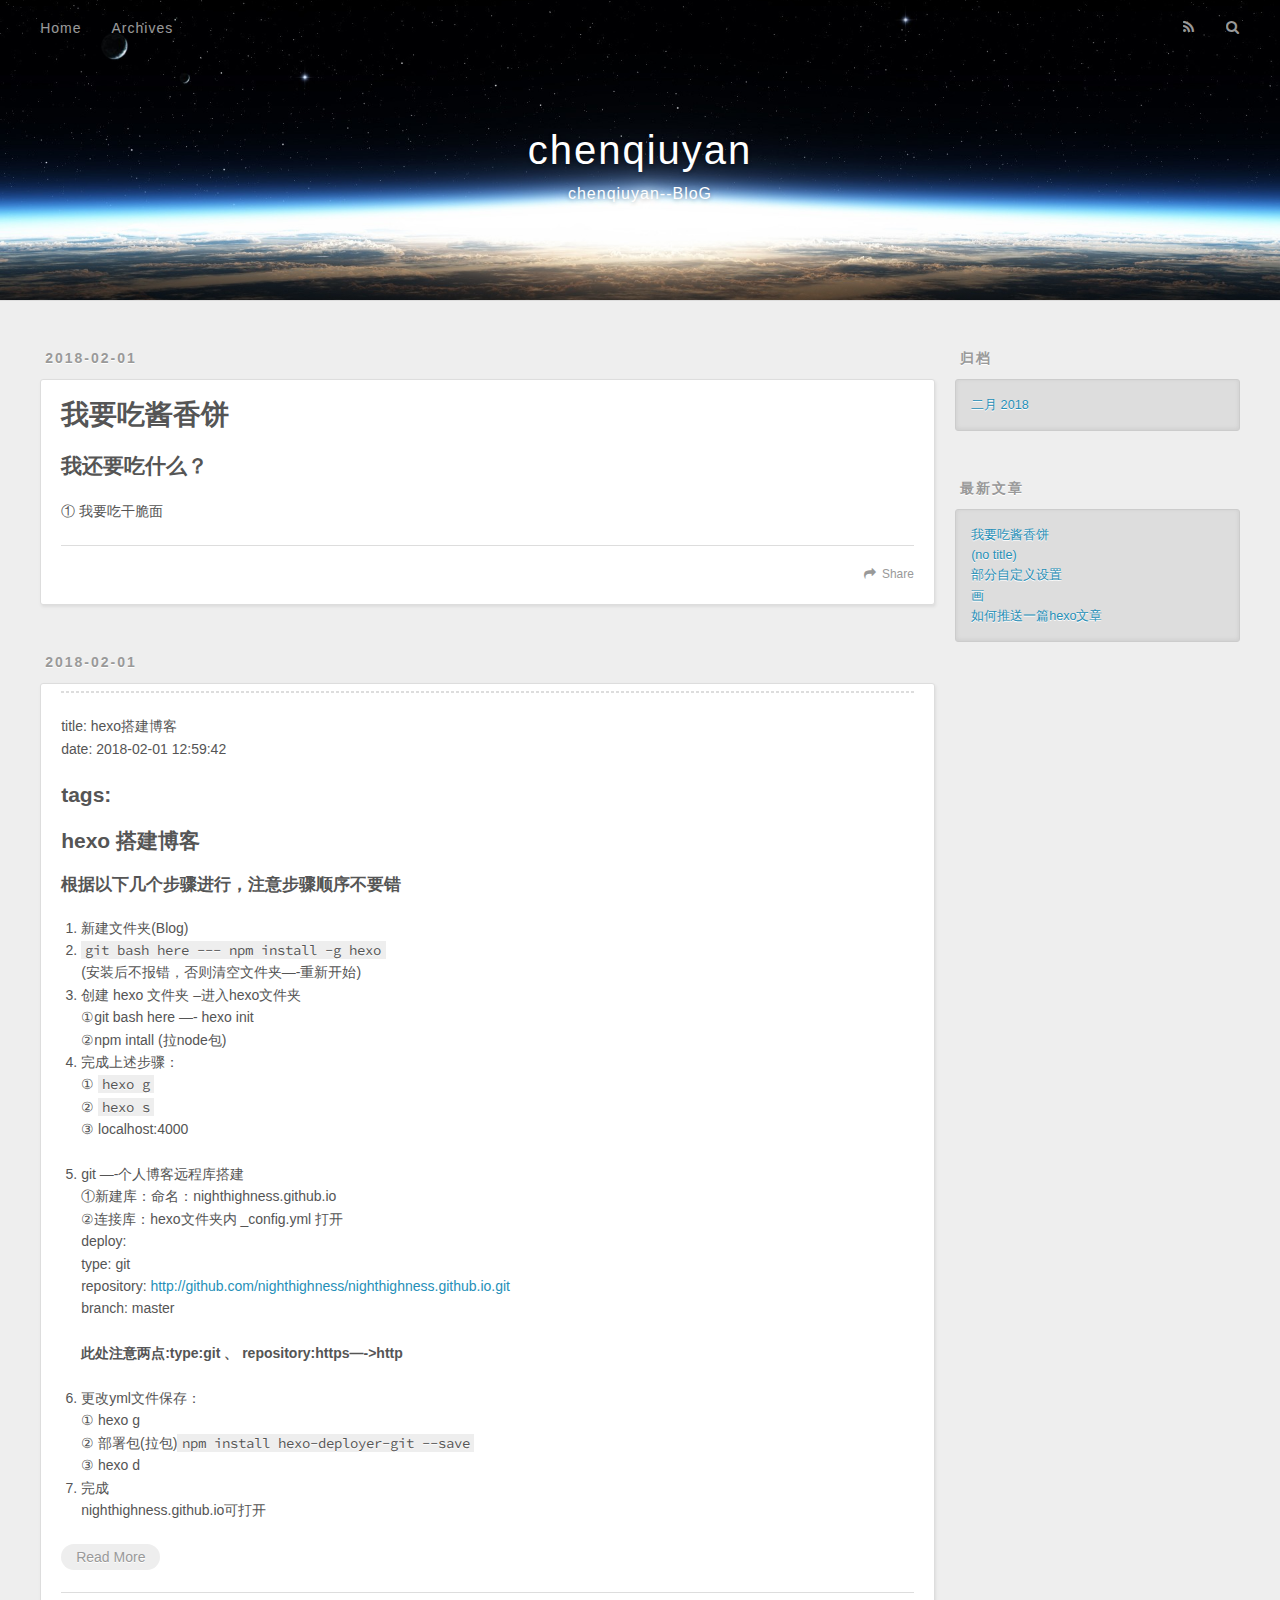
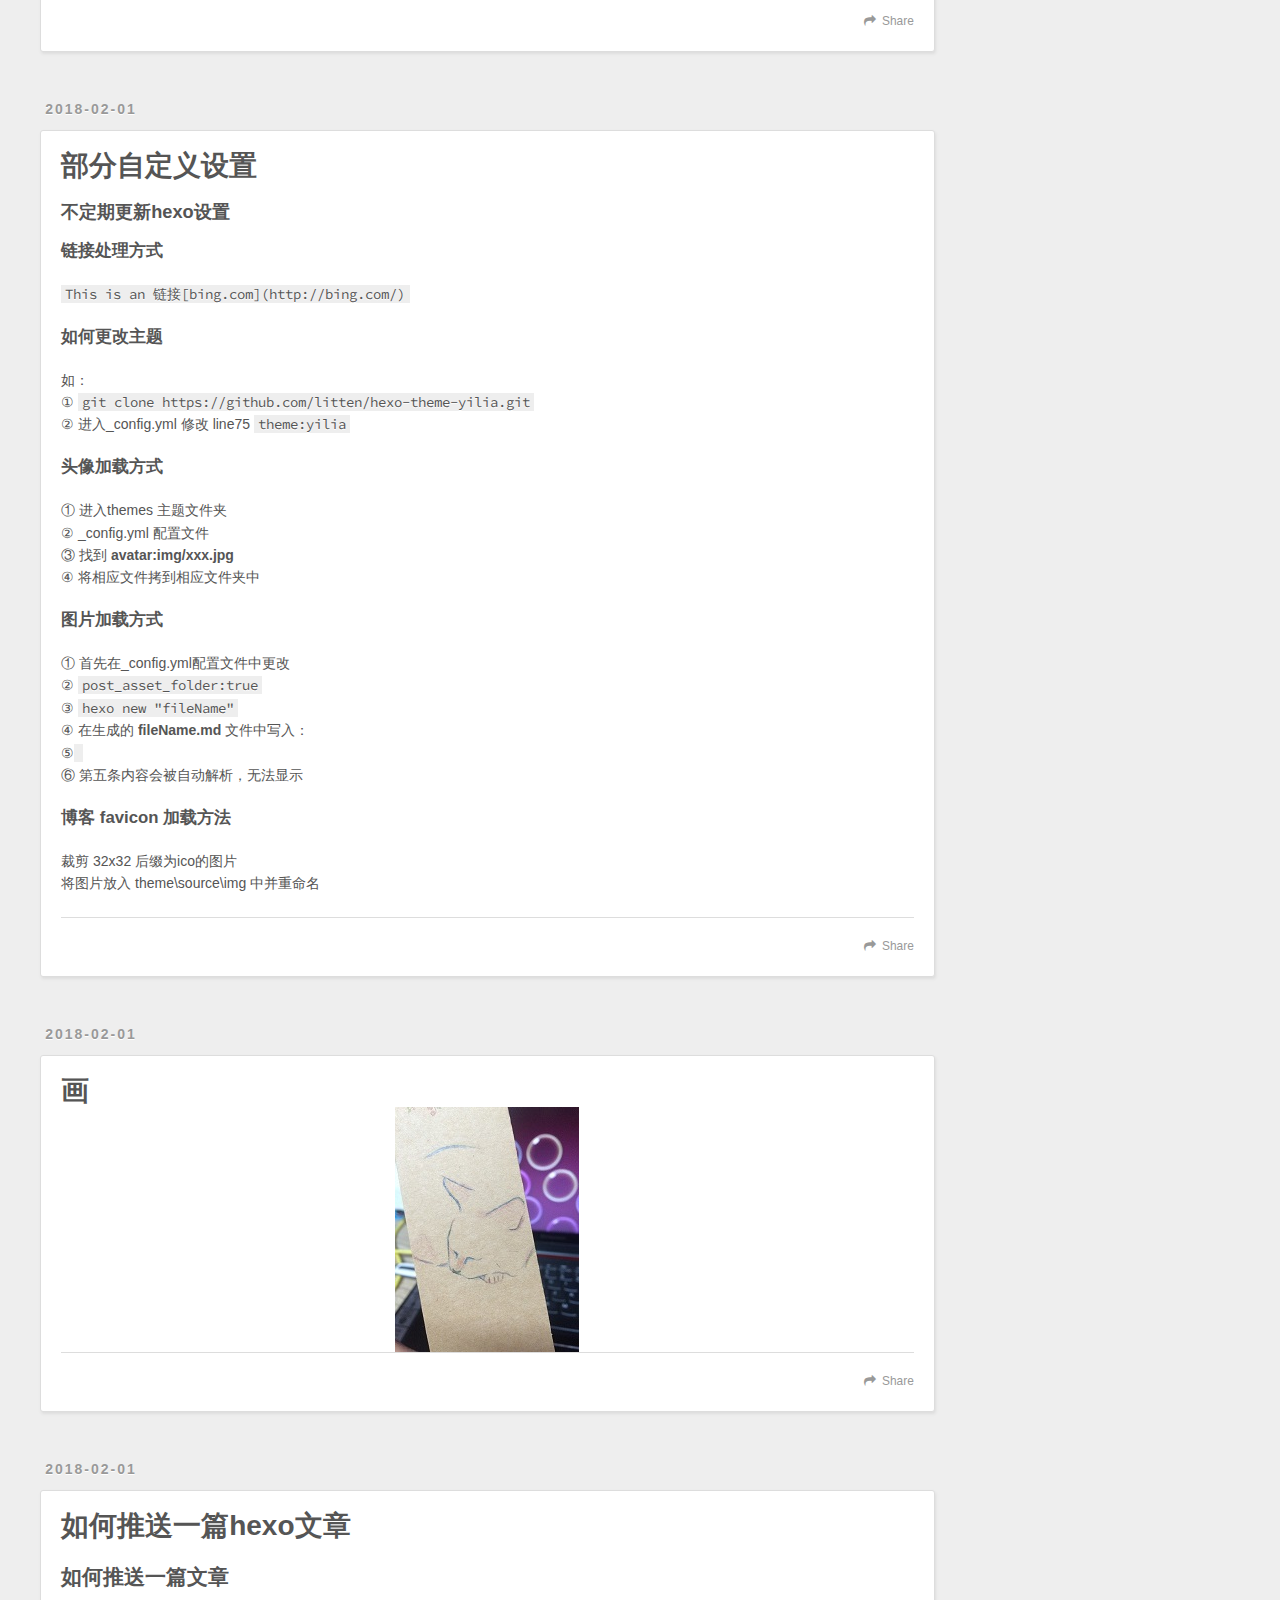
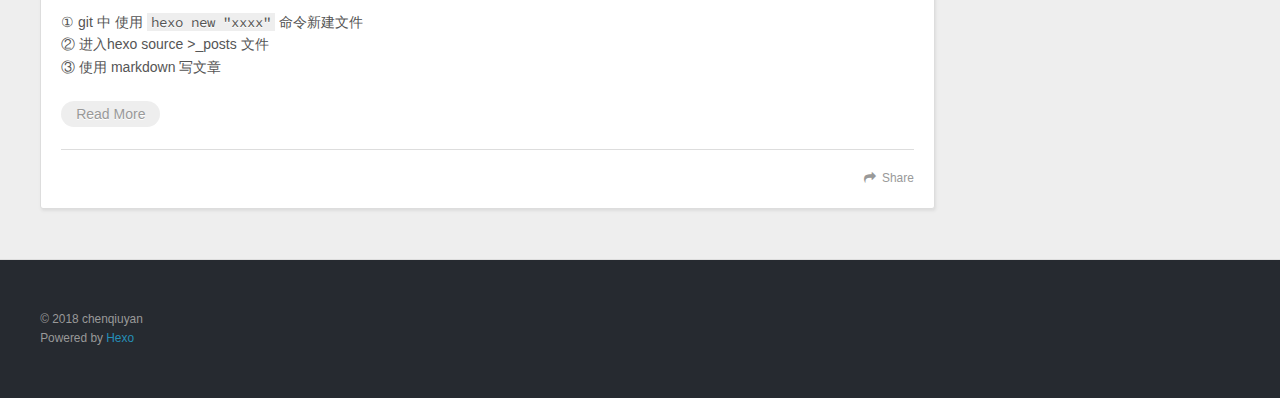
==== index.html @ ed6c9fc7 "Site updated: 2018-02-01 19:48:12" ====
<!DOCTYPE html>
<html>
<head>
  <meta charset="utf-8">
  

  
  <title>chenqiuyan</title>
  <meta name="viewport" content="width=device-width, initial-scale=1, maximum-scale=1">
  <meta name="description" content="1+1=��">
<meta property="og:type" content="website">
<meta property="og:title" content="chenqiuyan">
<meta property="og:url" content="http://yoursite.com/index.html">
<meta property="og:site_name" content="chenqiuyan">
<meta property="og:description" content="1+1=��">
<meta property="og:locale" content="zh-CN">
<meta name="twitter:card" content="summary">
<meta name="twitter:title" content="chenqiuyan">
<meta name="twitter:description" content="1+1=��">
  
    <link rel="alternate" href="/atom.xml" title="chenqiuyan" type="application/atom+xml">
  
  
    <link rel="icon" href="/favicon.png">
  
  
    <link href="//fonts.googleapis.com/css?family=Source+Code+Pro" rel="stylesheet" type="text/css">
  
  <link rel="stylesheet" href="/css/style.css">
</head>

<body>
  <div id="container">
    <div id="wrap">
      <header id="header">
  <div id="banner"></div>
  <div id="header-outer" class="outer">
    <div id="header-title" class="inner">
      <h1 id="logo-wrap">
        <a href="/" id="logo">chenqiuyan</a>
      </h1>
      
        <h2 id="subtitle-wrap">
          <a href="/" id="subtitle">chenqiuyan--BloG</a>
        </h2>
      
    </div>
    <div id="header-inner" class="inner">
      <nav id="main-nav">
        <a id="main-nav-toggle" class="nav-icon"></a>
        
          <a class="main-nav-link" href="/">Home</a>
        
          <a class="main-nav-link" href="/archives">Archives</a>
        
      </nav>
      <nav id="sub-nav">
        
          <a id="nav-rss-link" class="nav-icon" href="/atom.xml" title="RSS Feed"></a>
        
        <a id="nav-search-btn" class="nav-icon" title="搜索"></a>
      </nav>
      <div id="search-form-wrap">
        <form action="//google.com/search" method="get" accept-charset="UTF-8" class="search-form"><input type="search" name="q" class="search-form-input" placeholder="Search"><button type="submit" class="search-form-submit">&#xF002;</button><input type="hidden" name="sitesearch" value="http://yoursite.com"></form>
      </div>
    </div>
  </div>
</header>
      <div class="outer">
        <section id="main">
  
    <article id="post-one" class="article article-type-post" itemscope itemprop="blogPost">
  <div class="article-meta">
    <a href="/2018/02/01/one/" class="article-date">
  <time datetime="2018-02-01T11:36:53.000Z" itemprop="datePublished">2018-02-01</time>
</a>
    
  </div>
  <div class="article-inner">
    
    
      <header class="article-header">
        
  
    <h1 itemprop="name">
      <a class="article-title" href="/2018/02/01/one/">我要吃酱香饼</a>
    </h1>
  

      </header>
    
    <div class="article-entry" itemprop="articleBody">
      
        <h2 id="我还要吃什么？"><a href="#我还要吃什么？" class="headerlink" title="我还要吃什么？"></a>我还要吃什么？</h2><p>① 我要吃干脆面</p>

      
    </div>
    <footer class="article-footer">
      <a data-url="http://yoursite.com/2018/02/01/one/" data-id="cjd4fkmba0001d4jd966tt98e" class="article-share-link">Share</a>
      
      
    </footer>
  </div>
  
</article>


  
    <article id="post-hexo搭建博客" class="article article-type-post" itemscope itemprop="blogPost">
  <div class="article-meta">
    <a href="/2018/02/01/hexo搭建博客/" class="article-date">
  <time datetime="2018-02-01T11:07:04.921Z" itemprop="datePublished">2018-02-01</time>
</a>
    
  </div>
  <div class="article-inner">
    
    
    <div class="article-entry" itemprop="articleBody">
      
        <hr>
<p>title: hexo搭建博客<br>date: 2018-02-01 12:59:42</p>
<h2 id="tags"><a href="#tags" class="headerlink" title="tags:"></a>tags:</h2><h2 id="hexo-搭建博客"><a href="#hexo-搭建博客" class="headerlink" title="hexo 搭建博客"></a>hexo 搭建博客</h2><h4 id="根据以下几个步骤进行，注意步骤顺序不要错"><a href="#根据以下几个步骤进行，注意步骤顺序不要错" class="headerlink" title="根据以下几个步骤进行，注意步骤顺序不要错"></a>根据以下几个步骤进行，注意步骤顺序不要错</h4><ol>
<li>新建文件夹(Blog)</li>
<li><code>git bash here --- npm install -g hexo</code><br>(安装后不报错，否则清空文件夹—-重新开始)</li>
<li>创建 hexo 文件夹  –进入hexo文件夹<br>①git bash here —- hexo init<br>②npm intall  (拉node包)</li>
<li>完成上述步骤：<br>① <code>hexo g</code><br>② <code>hexo s</code><br>③ localhost:4000</li>
<li><p>git —-个人博客远程库搭建<br>①新建库：命名：nighthighness.github.io<br>②连接库：hexo文件夹内 _config.yml 打开<br>deploy:<br>type: git<br>repository:   <a href="http://github.com/nighthighness/nighthighness.github.io.git" target="_blank" rel="noopener">http://github.com/nighthighness/nighthighness.github.io.git</a><br>branch: master</p>
<p><strong>此处注意两点:type:git  、 repository:https—-&gt;http</strong></p>
</li>
<li>更改yml文件保存：<br>① hexo g<br>② 部署包(拉包)<code>npm install hexo-deployer-git --save</code><br>③ hexo d</li>
<li>完成<br>nighthighness.github.io可打开</li>
</ol>
        
          <p class="article-more-link">
            <a href="/2018/02/01/hexo搭建博客/#more">Read More</a>
          </p>
        
      
    </div>
    <footer class="article-footer">
      <a data-url="http://yoursite.com/2018/02/01/hexo搭建博客/" data-id="cjd4fkmb30000d4jd9r5s9f7u" class="article-share-link">Share</a>
      
      
    </footer>
  </div>
  
</article>


  
    <article id="post-部分自定义设置" class="article article-type-post" itemscope itemprop="blogPost">
  <div class="article-meta">
    <a href="/2018/02/01/部分自定义设置/" class="article-date">
  <time datetime="2018-02-01T09:35:15.000Z" itemprop="datePublished">2018-02-01</time>
</a>
    
  </div>
  <div class="article-inner">
    
    
      <header class="article-header">
        
  
    <h1 itemprop="name">
      <a class="article-title" href="/2018/02/01/部分自定义设置/">部分自定义设置</a>
    </h1>
  

      </header>
    
    <div class="article-entry" itemprop="articleBody">
      
        <h3 id="不定期更新hexo设置"><a href="#不定期更新hexo设置" class="headerlink" title="不定期更新hexo设置"></a>不定期更新hexo设置</h3><h4 id="链接处理方式"><a href="#链接处理方式" class="headerlink" title="链接处理方式"></a>链接处理方式</h4><p><code>This is an 链接[bing.com](http://bing.com/)</code></p>
<h4 id="如何更改主题"><a href="#如何更改主题" class="headerlink" title="如何更改主题"></a>如何更改主题</h4><p>如：<br>① <code>git clone https://github.com/litten/hexo-theme-yilia.git</code><br>② 进入_config.yml 修改 line75 <code>theme:yilia</code> </p>
<h4 id="头像加载方式"><a href="#头像加载方式" class="headerlink" title="头像加载方式"></a>头像加载方式</h4><p>① 进入themes 主题文件夹<br>② _config.yml 配置文件<br>③ 找到 <strong>avatar:img/xxx.jpg</strong><br>④ 将相应文件拷到相应文件夹中 </p>
<h4 id="图片加载方式"><a href="#图片加载方式" class="headerlink" title="图片加载方式"></a>图片加载方式</h4><p>① 首先在_config.yml配置文件中更改<br>② <code>post_asset_folder:true</code><br>③  <code>hexo new &quot;fileName&quot;</code><br>④ 在生成的  <strong>fileName.md</strong> 文件中写入：<br>⑤ <code></code><br>⑥ 第五条内容会被自动解析，无法显示</p>
<h4 id="博客-favicon-加载方法"><a href="#博客-favicon-加载方法" class="headerlink" title="博客 favicon 加载方法"></a>博客 <strong>favicon</strong> 加载方法</h4><p>裁剪 32x32 后缀为ico的图片<br>将图片放入 theme\source\img 中并重命名 </p>

      
    </div>
    <footer class="article-footer">
      <a data-url="http://yoursite.com/2018/02/01/部分自定义设置/" data-id="cjd4fkmbm0004d4jdl969m7wy" class="article-share-link">Share</a>
      
      
    </footer>
  </div>
  
</article>


  
    <article id="post-画" class="article article-type-post" itemscope itemprop="blogPost">
  <div class="article-meta">
    <a href="/2018/02/01/画/" class="article-date">
  <time datetime="2018-02-01T05:33:31.000Z" itemprop="datePublished">2018-02-01</time>
</a>
    
  </div>
  <div class="article-inner">
    
    
      <header class="article-header">
        
  
    <h1 itemprop="name">
      <a class="article-title" href="/2018/02/01/画/">画</a>
    </h1>
  

      </header>
    
    <div class="article-entry" itemprop="articleBody">
      
        <img src="/2018/02/01/画/1.jpg" title="某年某月画的某只猫">
      
    </div>
    <footer class="article-footer">
      <a data-url="http://yoursite.com/2018/02/01/画/" data-id="cjd4fkmbi0003d4jdh8ak37kd" class="article-share-link">Share</a>
      
      
    </footer>
  </div>
  
</article>


  
    <article id="post-myNew-post" class="article article-type-post" itemscope itemprop="blogPost">
  <div class="article-meta">
    <a href="/2018/02/01/myNew-post/" class="article-date">
  <time datetime="2018-02-01T03:16:04.000Z" itemprop="datePublished">2018-02-01</time>
</a>
    
  </div>
  <div class="article-inner">
    
    
      <header class="article-header">
        
  
    <h1 itemprop="name">
      <a class="article-title" href="/2018/02/01/myNew-post/">如何推送一篇hexo文章</a>
    </h1>
  

      </header>
    
    <div class="article-entry" itemprop="articleBody">
      
        <h2 id="如何推送一篇文章"><a href="#如何推送一篇文章" class="headerlink" title="如何推送一篇文章"></a>如何推送一篇文章</h2><p>① git 中 使用 <code>hexo new &quot;xxxx&quot;</code> 命令新建文件<br>② 进入hexo source &gt;_posts 文件<br>③ 使用 markdown 写文章<br>
        
          <p class="article-more-link">
            <a href="/2018/02/01/myNew-post/#more">Read More</a>
          </p>
        
      
    </div>
    <footer class="article-footer">
      <a data-url="http://yoursite.com/2018/02/01/myNew-post/" data-id="cjd4fkmbh0002d4jdualhailc" class="article-share-link">Share</a>
      
      
    </footer>
  </div>
  
</article>


  


</section>
        
          <aside id="sidebar">
  
    

  
    

  
    
  
    
  <div class="widget-wrap">
    <h3 class="widget-title">归档</h3>
    <div class="widget">
      <ul class="archive-list"><li class="archive-list-item"><a class="archive-list-link" href="/archives/2018/02/">二月 2018</a></li></ul>
    </div>
  </div>


  
    
  <div class="widget-wrap">
    <h3 class="widget-title">最新文章</h3>
    <div class="widget">
      <ul>
        
          <li>
            <a href="/2018/02/01/one/">我要吃酱香饼</a>
          </li>
        
          <li>
            <a href="/2018/02/01/hexo搭建博客/">(no title)</a>
          </li>
        
          <li>
            <a href="/2018/02/01/部分自定义设置/">部分自定义设置</a>
          </li>
        
          <li>
            <a href="/2018/02/01/画/">画</a>
          </li>
        
          <li>
            <a href="/2018/02/01/myNew-post/">如何推送一篇hexo文章</a>
          </li>
        
      </ul>
    </div>
  </div>

  
</aside>
        
      </div>
      <footer id="footer">
  
  <div class="outer">
    <div id="footer-info" class="inner">
      &copy; 2018 chenqiuyan<br>
      Powered by <a href="http://hexo.io/" target="_blank">Hexo</a>
    </div>
  </div>
</footer>
    </div>
    <nav id="mobile-nav">
  
    <a href="/" class="mobile-nav-link">Home</a>
  
    <a href="/archives" class="mobile-nav-link">Archives</a>
  
</nav>
    

<script src="//ajax.googleapis.com/ajax/libs/jquery/2.0.3/jquery.min.js"></script>


  <link rel="stylesheet" href="/fancybox/jquery.fancybox.css">
  <script src="/fancybox/jquery.fancybox.pack.js"></script>


<script src="/js/script.js"></script>



  </div>
</body>
</html>
---- css/style.css ----
body {
  width: 100%;
}
body:before,
body:after {
  content: "";
  display: table;
}
body:after {
  clear: both;
}
html,
body,
div,
span,
applet,
object,
iframe,
h1,
h2,
h3,
h4,
h5,
h6,
p,
blockquote,
pre,
a,
abbr,
acronym,
address,
big,
cite,
code,
del,
dfn,
em,
img,
ins,
kbd,
q,
s,
samp,
small,
strike,
strong,
sub,
sup,
tt,
var,
dl,
dt,
dd,
ol,
ul,
li,
fieldset,
form,
label,
legend,
table,
caption,
tbody,
tfoot,
thead,
tr,
th,
td {
  margin: 0;
  padding: 0;
  border: 0;
  outline: 0;
  font-weight: inherit;
  font-style: inherit;
  font-family: inherit;
  font-size: 100%;
  vertical-align: baseline;
}
body {
  line-height: 1;
  color: #000;
  background: #fff;
}
ol,
ul {
  list-style: none;
}
table {
  border-collapse: separate;
  border-spacing: 0;
  vertical-align: middle;
}
caption,
th,
td {
  text-align: left;
  font-weight: normal;
  vertical-align: middle;
}
a img {
  border: none;
}
input,
button {
  margin: 0;
  padding: 0;
}
input::-moz-focus-inner,
button::-moz-focus-inner {
  border: 0;
  padding: 0;
}
@font-face {
  font-family: FontAwesome;
  font-style: normal;
  font-weight: normal;
  src: url("fonts/fontawesome-webfont.eot?v=#4.0.3");
  src: url("fonts/fontawesome-webfont.eot?#iefix&v=#4.0.3") format("embedded-opentype"), url("fonts/fontawesome-webfont.woff?v=#4.0.3") format("woff"), url("fonts/fontawesome-webfont.ttf?v=#4.0.3") format("truetype"), url("fonts/fontawesome-webfont.svg#fontawesomeregular?v=#4.0.3") format("svg");
}
html,
body,
#container {
  height: 100%;
}
body {
  background: #eee;
  font: 14px -apple-system, BlinkMacSystemFont, "Segoe UI", "Roboto", "Oxygen", "Ubuntu", "Cantarell", "Fira Sans", "Droid Sans", "Helvetica Neue", sans-serif;
  -webkit-text-size-adjust: 100%;
}
.outer {
  max-width: 1220px;
  margin: 0 auto;
  padding: 0 20px;
}
.outer:before,
.outer:after {
  content: "";
  display: table;
}
.outer:after {
  clear: both;
}
.inner {
  display: inline;
  float: left;
  width: 98.33333333333333%;
  margin: 0 0.833333333333333%;
}
.left,
.alignleft {
  float: left;
}
.right,
.alignright {
  float: right;
}
.clear {
  clear: both;
}
#container {
  position: relative;
}
.mobile-nav-on {
  overflow: hidden;
}
#wrap {
  height: 100%;
  width: 100%;
  position: absolute;
  top: 0;
  left: 0;
  -webkit-transition: 0.2s ease-out;
  -moz-transition: 0.2s ease-out;
  -ms-transition: 0.2s ease-out;
  transition: 0.2s ease-out;
  z-index: 1;
  background: #eee;
}
.mobile-nav-on #wrap {
  left: 280px;
}
@media screen and (min-width: 768px) {
  #main {
    display: inline;
    float: left;
    width: 73.33333333333333%;
    margin: 0 0.833333333333333%;
  }
}
.article-date,
.article-category-link,
.archive-year,
.widget-title {
  text-decoration: none;
  text-transform: uppercase;
  letter-spacing: 2px;
  color: #999;
  margin-bottom: 1em;
  margin-left: 5px;
  line-height: 1em;
  text-shadow: 0 1px #fff;
  font-weight: bold;
}
.article-inner,
.archive-article-inner {
  background: #fff;
  -webkit-box-shadow: 1px 2px 3px #ddd;
  box-shadow: 1px 2px 3px #ddd;
  border: 1px solid #ddd;
  border-radius: 3px;
}
.article-entry h1,
.widget h1 {
  font-size: 2em;
}
.article-entry h2,
.widget h2 {
  font-size: 1.5em;
}
.article-entry h3,
.widget h3 {
  font-size: 1.3em;
}
.article-entry h4,
.widget h4 {
  font-size: 1.2em;
}
.article-entry h5,
.widget h5 {
  font-size: 1em;
}
.article-entry h6,
.widget h6 {
  font-size: 1em;
  color: #999;
}
.article-entry hr,
.widget hr {
  border: 1px dashed #ddd;
}
.article-entry strong,
.widget strong {
  font-weight: bold;
}
.article-entry em,
.widget em,
.article-entry cite,
.widget cite {
  font-style: italic;
}
.article-entry sup,
.widget sup,
.article-entry sub,
.widget sub {
  font-size: 0.75em;
  line-height: 0;
  position: relative;
  vertical-align: baseline;
}
.article-entry sup,
.widget sup {
  top: -0.5em;
}
.article-entry sub,
.widget sub {
  bottom: -0.2em;
}
.article-entry small,
.widget small {
  font-size: 0.85em;
}
.article-entry acronym,
.widget acronym,
.article-entry abbr,
.widget abbr {
  border-bottom: 1px dotted;
}
.article-entry ul,
.widget ul,
.article-entry ol,
.widget ol,
.article-entry dl,
.widget dl {
  margin: 0 20px;
  line-height: 1.6em;
}
.article-entry ul ul,
.widget ul ul,
.article-entry ol ul,
.widget ol ul,
.article-entry ul ol,
.widget ul ol,
.article-entry ol ol,
.widget ol ol {
  margin-top: 0;
  margin-bottom: 0;
}
.article-entry ul,
.widget ul {
  list-style: disc;
}
.article-entry ol,
.widget ol {
  list-style: decimal;
}
.article-entry dt,
.widget dt {
  font-weight: bold;
}
#header {
  height: 300px;
  position: relative;
  border-bottom: 1px solid #ddd;
}
#header:before,
#header:after {
  content: "";
  position: absolute;
  left: 0;
  right: 0;
  height: 40px;
}
#header:before {
  top: 0;
  background: -webkit-linear-gradient(rgba(0,0,0,0.2), transparent);
  background: -moz-linear-gradient(rgba(0,0,0,0.2), transparent);
  background: -ms-linear-gradient(rgba(0,0,0,0.2), transparent);
  background: linear-gradient(rgba(0,0,0,0.2), transparent);
}
#header:after {
  bottom: 0;
  background: -webkit-linear-gradient(transparent, rgba(0,0,0,0.2));
  background: -moz-linear-gradient(transparent, rgba(0,0,0,0.2));
  background: -ms-linear-gradient(transparent, rgba(0,0,0,0.2));
  background: linear-gradient(transparent, rgba(0,0,0,0.2));
}
#header-outer {
  height: 100%;
  position: relative;
}
#header-inner {
  position: relative;
  overflow: hidden;
}
#banner {
  position: absolute;
  top: 0;
  left: 0;
  width: 100%;
  height: 100%;
  background: url("images/banner.jpg") center #000;
  -webkit-background-size: cover;
  -moz-background-size: cover;
  background-size: cover;
  z-index: -1;
}
#header-title {
  text-align: center;
  height: 40px;
  position: absolute;
  top: 50%;
  left: 0;
  margin-top: -20px;
}
#logo,
#subtitle {
  text-decoration: none;
  color: #fff;
  font-weight: 300;
  text-shadow: 0 1px 4px rgba(0,0,0,0.3);
}
#logo {
  font-size: 40px;
  line-height: 40px;
  letter-spacing: 2px;
}
#subtitle {
  font-size: 16px;
  line-height: 16px;
  letter-spacing: 1px;
}
#subtitle-wrap {
  margin-top: 16px;
}
#main-nav {
  float: left;
  margin-left: -15px;
}
.nav-icon,
.main-nav-link {
  float: left;
  color: #fff;
  opacity: 0.6;
  text-decoration: none;
  text-shadow: 0 1px rgba(0,0,0,0.2);
  -webkit-transition: opacity 0.2s;
  -moz-transition: opacity 0.2s;
  -ms-transition: opacity 0.2s;
  transition: opacity 0.2s;
  display: block;
  padding: 20px 15px;
}
.nav-icon:hover,
.main-nav-link:hover {
  opacity: 1;
}
.nav-icon {
  font-family: FontAwesome;
  text-align: center;
  font-size: 14px;
  width: 14px;
  height: 14px;
  padding: 20px 15px;
  position: relative;
  cursor: pointer;
}
.main-nav-link {
  font-weight: 300;
  letter-spacing: 1px;
}
@media screen and (max-width: 479px) {
  .main-nav-link {
    display: none;
  }
}
#main-nav-toggle {
  display: none;
}
#main-nav-toggle:before {
  content: "\f0c9";
}
@media screen and (max-width: 479px) {
  #main-nav-toggle {
    display: block;
  }
}
#sub-nav {
  float: right;
  margin-right: -15px;
}
#nav-rss-link:before {
  content: "\f09e";
}
#nav-search-btn:before {
  content: "\f002";
}
#search-form-wrap {
  position: absolute;
  top: 15px;
  width: 150px;
  height: 30px;
  right: -150px;
  opacity: 0;
  -webkit-transition: 0.2s ease-out;
  -moz-transition: 0.2s ease-out;
  -ms-transition: 0.2s ease-out;
  transition: 0.2s ease-out;
}
#search-form-wrap.on {
  opacity: 1;
  right: 0;
}
@media screen and (max-width: 479px) {
  #search-form-wrap {
    width: 100%;
    right: -100%;
  }
}
.search-form {
  position: absolute;
  top: 0;
  left: 0;
  right: 0;
  background: #fff;
  padding: 5px 15px;
  border-radius: 15px;
  -webkit-box-shadow: 0 0 10px rgba(0,0,0,0.3);
  box-shadow: 0 0 10px rgba(0,0,0,0.3);
}
.search-form-input {
  border: none;
  background: none;
  color: #555;
  width: 100%;
  font: 13px -apple-system, BlinkMacSystemFont, "Segoe UI", "Roboto", "Oxygen", "Ubuntu", "Cantarell", "Fira Sans", "Droid Sans", "Helvetica Neue", sans-serif;
  outline: none;
}
.search-form-input::-webkit-search-results-decoration,
.search-form-input::-webkit-search-cancel-button {
  -webkit-appearance: none;
}
.search-form-submit {
  position: absolute;
  top: 50%;
  right: 10px;
  margin-top: -7px;
  font: 13px FontAwesome;
  border: none;
  background: none;
  color: #bbb;
  cursor: pointer;
}
.search-form-submit:hover,
.search-form-submit:focus {
  color: #777;
}
.article {
  margin: 50px 0;
}
.article-inner {
  overflow: hidden;
}
.article-meta:before,
.article-meta:after {
  content: "";
  display: table;
}
.article-meta:after {
  clear: both;
}
.article-date {
  float: left;
}
.article-category {
  float: left;
  line-height: 1em;
  color: #ccc;
  text-shadow: 0 1px #fff;
  margin-left: 8px;
}
.article-category:before {
  content: "\2022";
}
.article-category-link {
  margin: 0 12px 1em;
}
.article-header {
  padding: 20px 20px 0;
}
.article-title {
  text-decoration: none;
  font-size: 2em;
  font-weight: bold;
  color: #555;
  line-height: 1.1em;
  -webkit-transition: color 0.2s;
  -moz-transition: color 0.2s;
  -ms-transition: color 0.2s;
  transition: color 0.2s;
}
a.article-title:hover {
  color: #258fb8;
}
.article-entry {
  color: #555;
  padding: 0 20px;
}
.article-entry:before,
.article-entry:after {
  content: "";
  display: table;
}
.article-entry:after {
  clear: both;
}
.article-entry p,
.article-entry table {
  line-height: 1.6em;
  margin: 1.6em 0;
}
.article-entry h1,
.article-entry h2,
.article-entry h3,
.article-entry h4,
.article-entry h5,
.article-entry h6 {
  font-weight: bold;
}
.article-entry h1,
.article-entry h2,
.article-entry h3,
.article-entry h4,
.article-entry h5,
.article-entry h6 {
  line-height: 1.1em;
  margin: 1.1em 0;
}
.article-entry a {
  color: #258fb8;
  text-decoration: none;
}
.article-entry a:hover {
  text-decoration: underline;
}
.article-entry ul,
.article-entry ol,
.article-entry dl {
  margin-top: 1.6em;
  margin-bottom: 1.6em;
}
.article-entry img,
.article-entry video {
  max-width: 100%;
  height: auto;
  display: block;
  margin: auto;
}
.article-entry iframe {
  border: none;
}
.article-entry table {
  width: 100%;
  border-collapse: collapse;
  border-spacing: 0;
}
.article-entry th {
  font-weight: bold;
  border-bottom: 3px solid #ddd;
  padding-bottom: 0.5em;
}
.article-entry td {
  border-bottom: 1px solid #ddd;
  padding: 10px 0;
}
.article-entry blockquote {
  font-family: Georgia, "Times New Roman", serif;
  font-size: 1.4em;
  margin: 1.6em 20px;
  text-align: center;
}
.article-entry blockquote footer {
  font-size: 14px;
  margin: 1.6em 0;
  font-family: -apple-system, BlinkMacSystemFont, "Segoe UI", "Roboto", "Oxygen", "Ubuntu", "Cantarell", "Fira Sans", "Droid Sans", "Helvetica Neue", sans-serif;
}
.article-entry blockquote footer cite:before {
  content: "—";
  padding: 0 0.5em;
}
.article-entry .pullquote {
  text-align: left;
  width: 45%;
  margin: 0;
}
.article-entry .pullquote.left {
  margin-left: 0.5em;
  margin-right: 1em;
}
.article-entry .pullquote.right {
  margin-right: 0.5em;
  margin-left: 1em;
}
.article-entry .caption {
  color: #999;
  display: block;
  font-size: 0.9em;
  margin-top: 0.5em;
  position: relative;
  text-align: center;
}
.article-entry .video-container {
  position: relative;
  padding-top: 56.25%;
  height: 0;
  overflow: hidden;
}
.article-entry .video-container iframe,
.article-entry .video-container object,
.article-entry .video-container embed {
  position: absolute;
  top: 0;
  left: 0;
  width: 100%;
  height: 100%;
  margin-top: 0;
}
.article-more-link a {
  display: inline-block;
  line-height: 1em;
  padding: 6px 15px;
  border-radius: 15px;
  background: #eee;
  color: #999;
  text-shadow: 0 1px #fff;
  text-decoration: none;
}
.article-more-link a:hover {
  background: #258fb8;
  color: #fff;
  text-decoration: none;
  text-shadow: 0 1px #1e7293;
}
.article-footer {
  font-size: 0.85em;
  line-height: 1.6em;
  border-top: 1px solid #ddd;
  padding-top: 1.6em;
  margin: 0 20px 20px;
}
.article-footer:before,
.article-footer:after {
  content: "";
  display: table;
}
.article-footer:after {
  clear: both;
}
.article-footer a {
  color: #999;
  text-decoration: none;
}
.article-footer a:hover {
  color: #555;
}
.article-tag-list-item {
  float: left;
  margin-right: 10px;
}
.article-tag-list-link:before {
  content: "#";
}
.article-comment-link {
  float: right;
}
.article-comment-link:before {
  content: "\f075";
  font-family: FontAwesome;
  padding-right: 8px;
}
.article-share-link {
  cursor: pointer;
  float: right;
  margin-left: 20px;
}
.article-share-link:before {
  content: "\f064";
  font-family: FontAwesome;
  padding-right: 6px;
}
#article-nav {
  position: relative;
}
#article-nav:before,
#article-nav:after {
  content: "";
  display: table;
}
#article-nav:after {
  clear: both;
}
@media screen and (min-width: 768px) {
  #article-nav {
    margin: 50px 0;
  }
  #article-nav:before {
    width: 8px;
    height: 8px;
    position: absolute;
    top: 50%;
    left: 50%;
    margin-top: -4px;
    margin-left: -4px;
    content: "";
    border-radius: 50%;
    background: #ddd;
    -webkit-box-shadow: 0 1px 2px #fff;
    box-shadow: 0 1px 2px #fff;
  }
}
.article-nav-link-wrap {
  text-decoration: none;
  text-shadow: 0 1px #fff;
  color: #999;
  -webkit-box-sizing: border-box;
  -moz-box-sizing: border-box;
  box-sizing: border-box;
  margin-top: 50px;
  text-align: center;
  display: block;
}
.article-nav-link-wrap:hover {
  color: #555;
}
@media screen and (min-width: 768px) {
  .article-nav-link-wrap {
    width: 50%;
    margin-top: 0;
  }
}
@media screen and (min-width: 768px) {
  #article-nav-newer {
    float: left;
    text-align: right;
    padding-right: 20px;
  }
}
@media screen and (min-width: 768px) {
  #article-nav-older {
    float: right;
    text-align: left;
    padding-left: 20px;
  }
}
.article-nav-caption {
  text-transform: uppercase;
  letter-spacing: 2px;
  color: #ddd;
  line-height: 1em;
  font-weight: bold;
}
#article-nav-newer .article-nav-caption {
  margin-right: -2px;
}
.article-nav-title {
  font-size: 0.85em;
  line-height: 1.6em;
  margin-top: 0.5em;
}
.article-share-box {
  position: absolute;
  display: none;
  background: #fff;
  -webkit-box-shadow: 1px 2px 10px rgba(0,0,0,0.2);
  box-shadow: 1px 2px 10px rgba(0,0,0,0.2);
  border-radius: 3px;
  margin-left: -145px;
  overflow: hidden;
  z-index: 1;
}
.article-share-box.on {
  display: block;
}
.article-share-input {
  width: 100%;
  background: none;
  -webkit-box-sizing: border-box;
  -moz-box-sizing: border-box;
  box-sizing: border-box;
  font: 14px -apple-system, BlinkMacSystemFont, "Segoe UI", "Roboto", "Oxygen", "Ubuntu", "Cantarell", "Fira Sans", "Droid Sans", "Helvetica Neue", sans-serif;
  padding: 0 15px;
  color: #555;
  outline: none;
  border: 1px solid #ddd;
  border-radius: 3px 3px 0 0;
  height: 36px;
  line-height: 36px;
}
.article-share-links {
  background: #eee;
}
.article-share-links:before,
.article-share-links:after {
  content: "";
  display: table;
}
.article-share-links:after {
  clear: both;
}
.article-share-twitter,
.article-share-facebook,
.article-share-pinterest,
.article-share-google {
  width: 50px;
  height: 36px;
  display: block;
  float: left;
  position: relative;
  color: #999;
  text-shadow: 0 1px #fff;
}
.article-share-twitter:before,
.article-share-facebook:before,
.article-share-pinterest:before,
.article-share-google:before {
  font-size: 20px;
  font-family: FontAwesome;
  width: 20px;
  height: 20px;
  position: absolute;
  top: 50%;
  left: 50%;
  margin-top: -10px;
  margin-left: -10px;
  text-align: center;
}
.article-share-twitter:hover,
.article-share-facebook:hover,
.article-share-pinterest:hover,
.article-share-google:hover {
  color: #fff;
}
.article-share-twitter:before {
  content: "\f099";
}
.article-share-twitter:hover {
  background: #00aced;
  text-shadow: 0 1px #008abe;
}
.article-share-facebook:before {
  content: "\f09a";
}
.article-share-facebook:hover {
  background: #3b5998;
  text-shadow: 0 1px #2f477a;
}
.article-share-pinterest:before {
  content: "\f0d2";
}
.article-share-pinterest:hover {
  background: #cb2027;
  text-shadow: 0 1px #a21a1f;
}
.article-share-google:before {
  content: "\f0d5";
}
.article-share-google:hover {
  background: #dd4b39;
  text-shadow: 0 1px #be3221;
}
.article-gallery {
  background: #000;
  position: relative;
}
.article-gallery-photos {
  position: relative;
  overflow: hidden;
}
.article-gallery-img {
  display: none;
  max-width: 100%;
}
.article-gallery-img:first-child {
  display: block;
}
.article-gallery-img.loaded {
  position: absolute;
  display: block;
}
.article-gallery-img img {
  display: block;
  max-width: 100%;
  margin: 0 auto;
}
#comments {
  background: #fff;
  -webkit-box-shadow: 1px 2px 3px #ddd;
  box-shadow: 1px 2px 3px #ddd;
  padding: 20px;
  border: 1px solid #ddd;
  border-radius: 3px;
  margin: 50px 0;
}
#comments a {
  color: #258fb8;
}
.archives-wrap {
  margin: 50px 0;
}
.archives:before,
.archives:after {
  content: "";
  display: table;
}
.archives:after {
  clear: both;
}
.archive-year-wrap {
  margin-bottom: 1em;
}
.archives {
  -webkit-column-gap: 10px;
  -moz-column-gap: 10px;
  column-gap: 10px;
}
@media screen and (min-width: 480px) and (max-width: 767px) {
  .archives {
    -webkit-column-count: 2;
    -moz-column-count: 2;
    column-count: 2;
  }
}
@media screen and (min-width: 768px) {
  .archives {
    -webkit-column-count: 3;
    -moz-column-count: 3;
    column-count: 3;
  }
}
.archive-article {
  -webkit-column-break-inside: avoid;
  page-break-inside: avoid;
  overflow: hidden;
  break-inside: avoid-column;
}
.archive-article-inner {
  padding: 10px;
  margin-bottom: 15px;
}
.archive-article-title {
  text-decoration: none;
  font-weight: bold;
  color: #555;
  -webkit-transition: color 0.2s;
  -moz-transition: color 0.2s;
  -ms-transition: color 0.2s;
  transition: color 0.2s;
  line-height: 1.6em;
}
.archive-article-title:hover {
  color: #258fb8;
}
.archive-article-footer {
  margin-top: 1em;
}
.archive-article-date {
  color: #999;
  text-decoration: none;
  font-size: 0.85em;
  line-height: 1em;
  margin-bottom: 0.5em;
  display: block;
}
#page-nav {
  margin: 50px auto;
  background: #fff;
  -webkit-box-shadow: 1px 2px 3px #ddd;
  box-shadow: 1px 2px 3px #ddd;
  border: 1px solid #ddd;
  border-radius: 3px;
  text-align: center;
  color: #999;
  overflow: hidden;
}
#page-nav:before,
#page-nav:after {
  content: "";
  display: table;
}
#page-nav:after {
  clear: both;
}
#page-nav a,
#page-nav span {
  padding: 10px 20px;
  line-height: 1;
  height: 2ex;
}
#page-nav a {
  color: #999;
  text-decoration: none;
}
#page-nav a:hover {
  background: #999;
  color: #fff;
}
#page-nav .prev {
  float: left;
}
#page-nav .next {
  float: right;
}
#page-nav .page-number {
  display: inline-block;
}
@media screen and (max-width: 479px) {
  #page-nav .page-number {
    display: none;
  }
}
#page-nav .current {
  color: #555;
  font-weight: bold;
}
#page-nav .space {
  color: #ddd;
}
#footer {
  background: #262a30;
  padding: 50px 0;
  border-top: 1px solid #ddd;
  color: #999;
}
#footer a {
  color: #258fb8;
  text-decoration: none;
}
#footer a:hover {
  text-decoration: underline;
}
#footer-info {
  line-height: 1.6em;
  font-size: 0.85em;
}
.article-entry pre,
.article-entry .highlight {
  background: #2d2d2d;
  margin: 0 -20px;
  padding: 15px 20px;
  border-style: solid;
  border-color: #ddd;
  border-width: 1px 0;
  overflow: auto;
  color: #ccc;
  line-height: 22.400000000000002px;
}
.article-entry .highlight .gutter pre,
.article-entry .gist .gist-file .gist-data .line-numbers {
  color: #666;
  font-size: 0.85em;
}
.article-entry pre,
.article-entry code {
  font-family: "Source Code Pro", Consolas, Monaco, Menlo, Consolas, monospace;
}
.article-entry code {
  background: #eee;
  text-shadow: 0 1px #fff;
  padding: 0 0.3em;
}
.article-entry pre code {
  background: none;
  text-shadow: none;
  padding: 0;
}
.article-entry .highlight pre {
  border: none;
  margin: 0;
  padding: 0;
}
.article-entry .highlight table {
  margin: 0;
  width: auto;
}
.article-entry .highlight td {
  border: none;
  padding: 0;
}
.article-entry .highlight figcaption {
  font-size: 0.85em;
  color: #999;
  line-height: 1em;
  margin-bottom: 1em;
}
.article-entry .highlight figcaption:before,
.article-entry .highlight figcaption:after {
  content: "";
  display: table;
}
.article-entry .highlight figcaption:after {
  clear: both;
}
.article-entry .highlight figcaption a {
  float: right;
}
.article-entry .highlight .gutter pre {
  text-align: right;
  padding-right: 20px;
}
.article-entry .highlight .line {
  height: 22.400000000000002px;
}
.article-entry .highlight .line.marked {
  background: #515151;
}
.article-entry .gist {
  margin: 0 -20px;
  border-style: solid;
  border-color: #ddd;
  border-width: 1px 0;
  background: #2d2d2d;
  padding: 15px 20px 15px 0;
}
.article-entry .gist .gist-file {
  border: none;
  font-family: "Source Code Pro", Consolas, Monaco, Menlo, Consolas, monospace;
  margin: 0;
}
.article-entry .gist .gist-file .gist-data {
  background: none;
  border: none;
}
.article-entry .gist .gist-file .gist-data .line-numbers {
  background: none;
  border: none;
  padding: 0 20px 0 0;
}
.article-entry .gist .gist-file .gist-data .line-data {
  padding: 0 !important;
}
.article-entry .gist .gist-file .highlight {
  margin: 0;
  padding: 0;
  border: none;
}
.article-entry .gist .gist-file .gist-meta {
  background: #2d2d2d;
  color: #999;
  font: 0.85em -apple-system, BlinkMacSystemFont, "Segoe UI", "Roboto", "Oxygen", "Ubuntu", "Cantarell", "Fira Sans", "Droid Sans", "Helvetica Neue", sans-serif;
  text-shadow: 0 0;
  padding: 0;
  margin-top: 1em;
  margin-left: 20px;
}
.article-entry .gist .gist-file .gist-meta a {
  color: #258fb8;
  font-weight: normal;
}
.article-entry .gist .gist-file .gist-meta a:hover {
  text-decoration: underline;
}
pre .comment,
pre .title {
  color: #999;
}
pre .variable,
pre .attribute,
pre .tag,
pre .regexp,
pre .ruby .constant,
pre .xml .tag .title,
pre .xml .pi,
pre .xml .doctype,
pre .html .doctype,
pre .css .id,
pre .css .class,
pre .css .pseudo {
  color: #f2777a;
}
pre .number,
pre .preprocessor,
pre .built_in,
pre .literal,
pre .params,
pre .constant {
  color: #f99157;
}
pre .class,
pre .ruby .class .title,
pre .css .rules .attribute {
  color: #9c9;
}
pre .string,
pre .value,
pre .inheritance,
pre .header,
pre .ruby .symbol,
pre .xml .cdata {
  color: #9c9;
}
pre .css .hexcolor {
  color: #6cc;
}
pre .function,
pre .python .decorator,
pre .python .title,
pre .ruby .function .title,
pre .ruby .title .keyword,
pre .perl .sub,
pre .javascript .title,
pre .coffeescript .title {
  color: #69c;
}
pre .keyword,
pre .javascript .function {
  color: #c9c;
}
@media screen and (max-width: 479px) {
  #mobile-nav {
    position: absolute;
    top: 0;
    left: 0;
    width: 280px;
    height: 100%;
    background: #191919;
    border-right: 1px solid #fff;
  }
}
@media screen and (max-width: 479px) {
  .mobile-nav-link {
    display: block;
    color: #999;
    text-decoration: none;
    padding: 15px 20px;
    font-weight: bold;
  }
  .mobile-nav-link:hover {
    color: #fff;
  }
}
@media screen and (min-width: 768px) {
  #sidebar {
    display: inline;
    float: left;
    width: 23.333333333333332%;
    margin: 0 0.833333333333333%;
  }
}
.widget-wrap {
  margin: 50px 0;
}
.widget {
  color: #777;
  text-shadow: 0 1px #fff;
  background: #ddd;
  -webkit-box-shadow: 0 -1px 4px #ccc inset;
  box-shadow: 0 -1px 4px #ccc inset;
  border: 1px solid #ccc;
  padding: 15px;
  border-radius: 3px;
}
.widget a {
  color: #258fb8;
  text-decoration: none;
}
.widget a:hover {
  text-decoration: underline;
}
.widget ul ul,
.widget ol ul,
.widget dl ul,
.widget ul ol,
.widget ol ol,
.widget dl ol,
.widget ul dl,
.widget ol dl,
.widget dl dl {
  margin-left: 15px;
  list-style: disc;
}
.widget {
  line-height: 1.6em;
  word-wrap: break-word;
  font-size: 0.9em;
}
.widget ul,
.widget ol {
  list-style: none;
  margin: 0;
}
.widget ul ul,
.widget ol ul,
.widget ul ol,
.widget ol ol {
  margin: 0 20px;
}
.widget ul ul,
.widget ol ul {
  list-style: disc;
}
.widget ul ol,
.widget ol ol {
  list-style: decimal;
}
.category-list-count,
.tag-list-count,
.archive-list-count {
  padding-left: 5px;
  color: #999;
  font-size: 0.85em;
}
.category-list-count:before,
.tag-list-count:before,
.archive-list-count:before {
  content: "(";
}
.category-list-count:after,
.tag-list-count:after,
.archive-list-count:after {
  content: ")";
}
.tagcloud a {
  margin-right: 5px;
  display: inline-block;
}
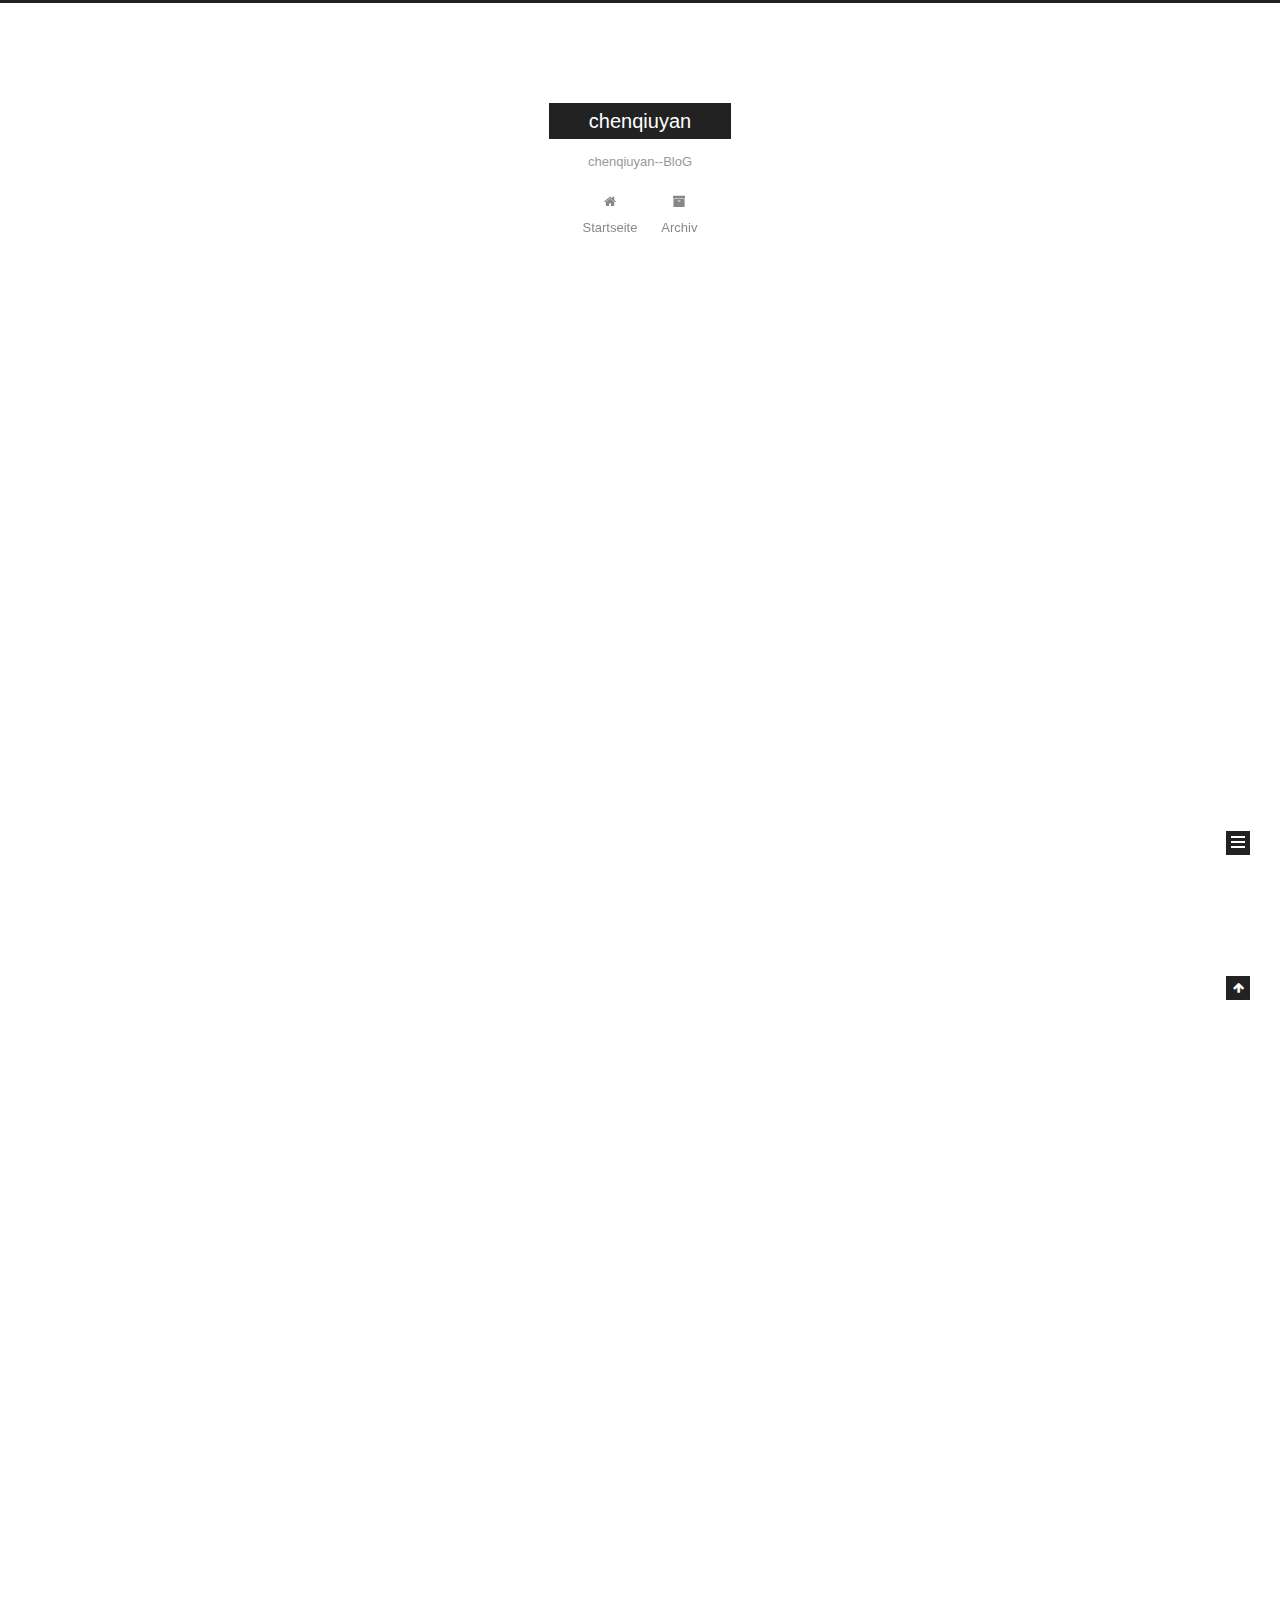
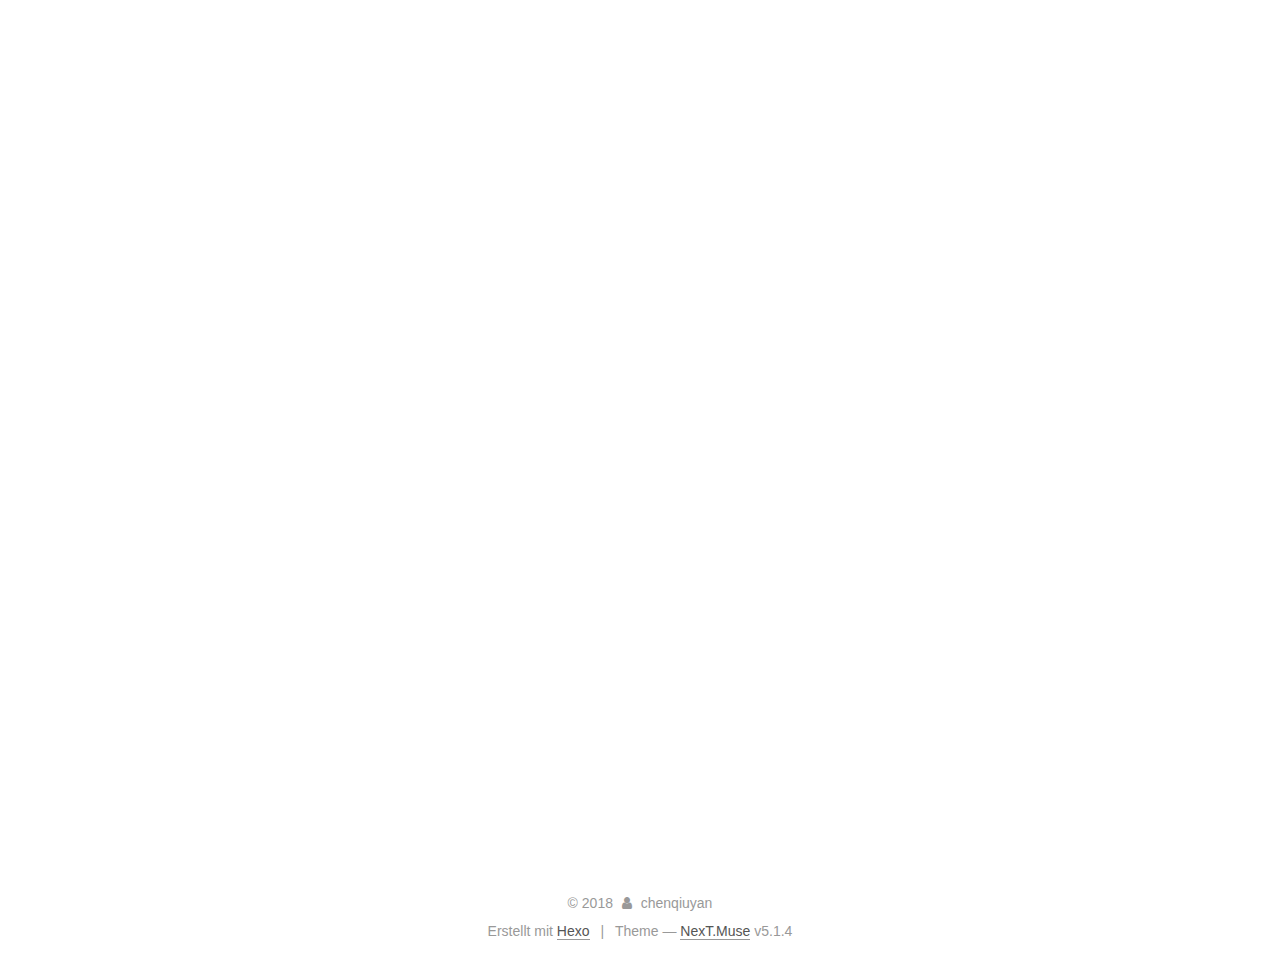
==== commit edd5026b: "Site updated: 2018-02-01 20:17:41" ====
--- a/index.html
+++ b/index.html
@@ -1,13 +1,85 @@
 <!DOCTYPE html>
-<html>
+
+
+
+  
+
+
+<html class="theme-next muse use-motion" lang="zh-CN">
 <head>
-  <meta charset="utf-8">
-  
-
-  
-  <title>chenqiuyan</title>
-  <meta name="viewport" content="width=device-width, initial-scale=1, maximum-scale=1">
-  <meta name="description" content="1+1=��">
+  <meta charset="UTF-8"/>
+<meta http-equiv="X-UA-Compatible" content="IE=edge" />
+<meta name="viewport" content="width=device-width, initial-scale=1, maximum-scale=1"/>
+<meta name="theme-color" content="#222">
+
+
+
+
+
+
+
+
+
+<meta http-equiv="Cache-Control" content="no-transform" />
+<meta http-equiv="Cache-Control" content="no-siteapp" />
+
+
+
+
+
+
+
+
+
+
+
+
+
+
+
+
+  
+  
+  <link href="/lib/fancybox/source/jquery.fancybox.css?v=2.1.5" rel="stylesheet" type="text/css" />
+
+
+
+
+
+
+
+<link href="/lib/font-awesome/css/font-awesome.min.css?v=4.6.2" rel="stylesheet" type="text/css" />
+
+<link href="/css/main.css?v=5.1.4" rel="stylesheet" type="text/css" />
+
+
+  <link rel="apple-touch-icon" sizes="180x180" href="/images/apple-touch-icon-next.png?v=5.1.4">
+
+
+  <link rel="icon" type="image/png" sizes="32x32" href="/images/favicon-32x32-next.png?v=5.1.4">
+
+
+  <link rel="icon" type="image/png" sizes="16x16" href="/images/favicon-16x16-next.png?v=5.1.4">
+
+
+  <link rel="mask-icon" href="/images/logo.svg?v=5.1.4" color="#222">
+
+
+
+
+
+  <meta name="keywords" content="Hexo, NexT" />
+
+
+
+
+
+
+
+
+
+
+<meta name="description" content="1+1=��">
 <meta property="og:type" content="website">
 <meta property="og:title" content="chenqiuyan">
 <meta property="og:url" content="http://yoursite.com/index.html">
@@ -17,108 +89,340 @@
 <meta name="twitter:card" content="summary">
 <meta name="twitter:title" content="chenqiuyan">
 <meta name="twitter:description" content="1+1=��">
-  
-    <link rel="alternate" href="/atom.xml" title="chenqiuyan" type="application/atom+xml">
-  
-  
-    <link rel="icon" href="/favicon.png">
-  
-  
-    <link href="//fonts.googleapis.com/css?family=Source+Code+Pro" rel="stylesheet" type="text/css">
-  
-  <link rel="stylesheet" href="/css/style.css">
+
+
+
+<script type="text/javascript" id="hexo.configurations">
+  var NexT = window.NexT || {};
+  var CONFIG = {
+    root: '/',
+    scheme: 'Muse',
+    version: '5.1.4',
+    sidebar: {"position":"left","display":"post","offset":12,"b2t":false,"scrollpercent":false,"onmobile":false},
+    fancybox: true,
+    tabs: true,
+    motion: {"enable":true,"async":false,"transition":{"post_block":"fadeIn","post_header":"slideDownIn","post_body":"slideDownIn","coll_header":"slideLeftIn","sidebar":"slideUpIn"}},
+    duoshuo: {
+      userId: '0',
+      author: 'Author'
+    },
+    algolia: {
+      applicationID: '',
+      apiKey: '',
+      indexName: '',
+      hits: {"per_page":10},
+      labels: {"input_placeholder":"Search for Posts","hits_empty":"We didn't find any results for the search: ${query}","hits_stats":"${hits} results found in ${time} ms"}
+    }
+  };
+</script>
+
+
+
+  <link rel="canonical" href="http://yoursite.com/"/>
+
+
+
+
+
+  <title>chenqiuyan</title>
+  
+
+
+
+
+
+
+
+
 </head>
 
-<body>
-  <div id="container">
-    <div id="wrap">
-      <header id="header">
-  <div id="banner"></div>
-  <div id="header-outer" class="outer">
-    <div id="header-title" class="inner">
-      <h1 id="logo-wrap">
-        <a href="/" id="logo">chenqiuyan</a>
-      </h1>
-      
-        <h2 id="subtitle-wrap">
-          <a href="/" id="subtitle">chenqiuyan--BloG</a>
-        </h2>
-      
+<body itemscope itemtype="http://schema.org/WebPage" lang="zh-CN">
+
+  
+  
+    
+  
+
+  <div class="container sidebar-position-left 
+  page-home">
+    <div class="headband"></div>
+
+    <header id="header" class="header" itemscope itemtype="http://schema.org/WPHeader">
+      <div class="header-inner"><div class="site-brand-wrapper">
+  <div class="site-meta ">
+    
+
+    <div class="custom-logo-site-title">
+      <a href="/"  class="brand" rel="start">
+        <span class="logo-line-before"><i></i></span>
+        <span class="site-title">chenqiuyan</span>
+        <span class="logo-line-after"><i></i></span>
+      </a>
     </div>
-    <div id="header-inner" class="inner">
-      <nav id="main-nav">
-        <a id="main-nav-toggle" class="nav-icon"></a>
-        
-          <a class="main-nav-link" href="/">Home</a>
-        
-          <a class="main-nav-link" href="/archives">Archives</a>
-        
-      </nav>
-      <nav id="sub-nav">
-        
-          <a id="nav-rss-link" class="nav-icon" href="/atom.xml" title="RSS Feed"></a>
-        
-        <a id="nav-search-btn" class="nav-icon" title="搜索"></a>
-      </nav>
-      <div id="search-form-wrap">
-        <form action="//google.com/search" method="get" accept-charset="UTF-8" class="search-form"><input type="search" name="q" class="search-form-input" placeholder="Search"><button type="submit" class="search-form-submit">&#xF002;</button><input type="hidden" name="sitesearch" value="http://yoursite.com"></form>
-      </div>
+      
+        <p class="site-subtitle">chenqiuyan--BloG</p>
+      
+  </div>
+
+  <div class="site-nav-toggle">
+    <button>
+      <span class="btn-bar"></span>
+      <span class="btn-bar"></span>
+      <span class="btn-bar"></span>
+    </button>
+  </div>
+</div>
+
+<nav class="site-nav">
+  
+
+  
+    <ul id="menu" class="menu">
+      
+        
+        <li class="menu-item menu-item-home">
+          <a href="/" rel="section">
+            
+              <i class="menu-item-icon fa fa-fw fa-home"></i> <br />
+            
+            Startseite
+          </a>
+        </li>
+      
+        
+        <li class="menu-item menu-item-archives">
+          <a href="/archives/" rel="section">
+            
+              <i class="menu-item-icon fa fa-fw fa-archive"></i> <br />
+            
+            Archiv
+          </a>
+        </li>
+      
+
+      
+    </ul>
+  
+
+  
+</nav>
+
+
+
+ </div>
+    </header>
+
+    <main id="main" class="main">
+      <div class="main-inner">
+        <div class="content-wrap">
+          <div id="content" class="content">
+            
+  <section id="posts" class="posts-expand">
+    
+      
+
+  
+
+  
+  
+  
+
+  <article class="post post-type-normal" itemscope itemtype="http://schema.org/Article">
+  
+  
+  
+  <div class="post-block">
+    <link itemprop="mainEntityOfPage" href="http://yoursite.com/2018/02/01/one/">
+
+    <span hidden itemprop="author" itemscope itemtype="http://schema.org/Person">
+      <meta itemprop="name" content="chenqiuyan">
+      <meta itemprop="description" content="">
+      <meta itemprop="image" content="/images/avatar.gif">
+    </span>
+
+    <span hidden itemprop="publisher" itemscope itemtype="http://schema.org/Organization">
+      <meta itemprop="name" content="chenqiuyan">
+    </span>
+
+    
+      <header class="post-header">
+
+        
+        
+          <h1 class="post-title" itemprop="name headline">
+                
+                <a class="post-title-link" href="/2018/02/01/one/" itemprop="url">我要吃酱香饼</a></h1>
+        
+
+        <div class="post-meta">
+          <span class="post-time">
+            
+              <span class="post-meta-item-icon">
+                <i class="fa fa-calendar-o"></i>
+              </span>
+              
+                <span class="post-meta-item-text">Veröffentlicht am</span>
+              
+              <time title="Post created" itemprop="dateCreated datePublished" datetime="2018-02-01T19:36:53+08:00">
+                2018-02-01
+              </time>
+            
+
+            
+
+            
+          </span>
+
+          
+
+          
+            
+          
+
+          
+          
+
+          
+
+          
+
+          
+
+        </div>
+      </header>
+    
+
+    
+    
+    
+    <div class="post-body" itemprop="articleBody">
+
+      
+      
+
+      
+        
+          
+            <h2 id="我还要吃什么？"><a href="#我还要吃什么？" class="headerlink" title="我还要吃什么？"></a>我还要吃什么？</h2><p>① 我要吃干脆面</p>
+
+          
+        
+      
     </div>
-  </div>
-</header>
-      <div class="outer">
-        <section id="main">
-  
-    <article id="post-one" class="article article-type-post" itemscope itemprop="blogPost">
-  <div class="article-meta">
-    <a href="/2018/02/01/one/" class="article-date">
-  <time datetime="2018-02-01T11:36:53.000Z" itemprop="datePublished">2018-02-01</time>
-</a>
-    
-  </div>
-  <div class="article-inner">
-    
-    
-      <header class="article-header">
-        
-  
-    <h1 itemprop="name">
-      <a class="article-title" href="/2018/02/01/one/">我要吃酱香饼</a>
-    </h1>
-  
-
-      </header>
-    
-    <div class="article-entry" itemprop="articleBody">
-      
-        <h2 id="我还要吃什么？"><a href="#我还要吃什么？" class="headerlink" title="我还要吃什么？"></a>我还要吃什么？</h2><p>① 我要吃干脆面</p>
-
-      
-    </div>
-    <footer class="article-footer">
-      <a data-url="http://yoursite.com/2018/02/01/one/" data-id="cjd4fkmba0001d4jd966tt98e" class="article-share-link">Share</a>
-      
+    
+    
+    
+
+    
+
+    
+
+    
+
+    <footer class="post-footer">
+      
+
+      
+
+      
+
+      
+      
+        <div class="post-eof"></div>
       
     </footer>
   </div>
   
-</article>
-
-
-  
-    <article id="post-hexo搭建博客" class="article article-type-post" itemscope itemprop="blogPost">
-  <div class="article-meta">
-    <a href="/2018/02/01/hexo搭建博客/" class="article-date">
-  <time datetime="2018-02-01T11:07:04.921Z" itemprop="datePublished">2018-02-01</time>
-</a>
-    
-  </div>
-  <div class="article-inner">
-    
-    
-    <div class="article-entry" itemprop="articleBody">
-      
-        <hr>
+  
+  
+  </article>
+
+
+    
+      
+
+  
+
+  
+  
+  
+
+  <article class="post post-type-normal" itemscope itemtype="http://schema.org/Article">
+  
+  
+  
+  <div class="post-block">
+    <link itemprop="mainEntityOfPage" href="http://yoursite.com/2018/02/01/hexo搭建博客/">
+
+    <span hidden itemprop="author" itemscope itemtype="http://schema.org/Person">
+      <meta itemprop="name" content="chenqiuyan">
+      <meta itemprop="description" content="">
+      <meta itemprop="image" content="/images/avatar.gif">
+    </span>
+
+    <span hidden itemprop="publisher" itemscope itemtype="http://schema.org/Organization">
+      <meta itemprop="name" content="chenqiuyan">
+    </span>
+
+    
+      <header class="post-header">
+
+        
+        
+          <h1 class="post-title" itemprop="name headline">
+                
+                <a class="post-title-link" href="/2018/02/01/hexo搭建博客/" itemprop="url">Unbenannt</a></h1>
+        
+
+        <div class="post-meta">
+          <span class="post-time">
+            
+              <span class="post-meta-item-icon">
+                <i class="fa fa-calendar-o"></i>
+              </span>
+              
+                <span class="post-meta-item-text">Veröffentlicht am</span>
+              
+              <time title="Post created" itemprop="dateCreated datePublished" datetime="2018-02-01T19:07:04+08:00">
+                2018-02-01
+              </time>
+            
+
+            
+
+            
+          </span>
+
+          
+
+          
+            
+          
+
+          
+          
+
+          
+
+          
+
+          
+
+        </div>
+      </header>
+    
+
+    
+    
+    
+    <div class="post-body" itemprop="articleBody">
+
+      
+      
+
+      
+        
+          <hr>
 <p>title: hexo搭建博客<br>date: 2018-02-01 12:59:42</p>
 <h2 id="tags"><a href="#tags" class="headerlink" title="tags:"></a>tags:</h2><h2 id="hexo-搭建博客"><a href="#hexo-搭建博客" class="headerlink" title="hexo 搭建博客"></a>hexo 搭建博客</h2><h4 id="根据以下几个步骤进行，注意步骤顺序不要错"><a href="#根据以下几个步骤进行，注意步骤顺序不要错" class="headerlink" title="根据以下几个步骤进行，注意步骤顺序不要错"></a>根据以下几个步骤进行，注意步骤顺序不要错</h4><ol>
 <li>新建文件夹(Blog)</li>
@@ -131,230 +435,680 @@
 <li>更改yml文件保存：<br>① hexo g<br>② 部署包(拉包)<code>npm install hexo-deployer-git --save</code><br>③ hexo d</li>
 <li>完成<br>nighthighness.github.io可打开</li>
 </ol>
-        
-          <p class="article-more-link">
-            <a href="/2018/02/01/hexo搭建博客/#more">Read More</a>
-          </p>
+          <!--noindex-->
+          <div class="post-button text-center">
+            <a class="btn" href="/2018/02/01/hexo搭建博客/#more" rel="contents">
+              Weiterlesen &raquo;
+            </a>
+          </div>
+          <!--/noindex-->
         
       
     </div>
-    <footer class="article-footer">
-      <a data-url="http://yoursite.com/2018/02/01/hexo搭建博客/" data-id="cjd4fkmb30000d4jd9r5s9f7u" class="article-share-link">Share</a>
-      
+    
+    
+    
+
+    
+
+    
+
+    
+
+    <footer class="post-footer">
+      
+
+      
+
+      
+
+      
+      
+        <div class="post-eof"></div>
       
     </footer>
   </div>
   
-</article>
-
-
-  
-    <article id="post-部分自定义设置" class="article article-type-post" itemscope itemprop="blogPost">
-  <div class="article-meta">
-    <a href="/2018/02/01/部分自定义设置/" class="article-date">
-  <time datetime="2018-02-01T09:35:15.000Z" itemprop="datePublished">2018-02-01</time>
-</a>
-    
-  </div>
-  <div class="article-inner">
-    
-    
-      <header class="article-header">
-        
-  
-    <h1 itemprop="name">
-      <a class="article-title" href="/2018/02/01/部分自定义设置/">部分自定义设置</a>
-    </h1>
-  
-
+  
+  
+  </article>
+
+
+    
+      
+
+  
+
+  
+  
+  
+
+  <article class="post post-type-normal" itemscope itemtype="http://schema.org/Article">
+  
+  
+  
+  <div class="post-block">
+    <link itemprop="mainEntityOfPage" href="http://yoursite.com/2018/02/01/部分自定义设置/">
+
+    <span hidden itemprop="author" itemscope itemtype="http://schema.org/Person">
+      <meta itemprop="name" content="chenqiuyan">
+      <meta itemprop="description" content="">
+      <meta itemprop="image" content="/images/avatar.gif">
+    </span>
+
+    <span hidden itemprop="publisher" itemscope itemtype="http://schema.org/Organization">
+      <meta itemprop="name" content="chenqiuyan">
+    </span>
+
+    
+      <header class="post-header">
+
+        
+        
+          <h1 class="post-title" itemprop="name headline">
+                
+                <a class="post-title-link" href="/2018/02/01/部分自定义设置/" itemprop="url">部分自定义设置</a></h1>
+        
+
+        <div class="post-meta">
+          <span class="post-time">
+            
+              <span class="post-meta-item-icon">
+                <i class="fa fa-calendar-o"></i>
+              </span>
+              
+                <span class="post-meta-item-text">Veröffentlicht am</span>
+              
+              <time title="Post created" itemprop="dateCreated datePublished" datetime="2018-02-01T17:35:15+08:00">
+                2018-02-01
+              </time>
+            
+
+            
+
+            
+          </span>
+
+          
+
+          
+            
+          
+
+          
+          
+
+          
+
+          
+
+          
+
+        </div>
       </header>
     
-    <div class="article-entry" itemprop="articleBody">
-      
-        <h3 id="不定期更新hexo设置"><a href="#不定期更新hexo设置" class="headerlink" title="不定期更新hexo设置"></a>不定期更新hexo设置</h3><h4 id="链接处理方式"><a href="#链接处理方式" class="headerlink" title="链接处理方式"></a>链接处理方式</h4><p><code>This is an 链接[bing.com](http://bing.com/)</code></p>
+
+    
+    
+    
+    <div class="post-body" itemprop="articleBody">
+
+      
+      
+
+      
+        
+          
+            <h3 id="不定期更新hexo设置"><a href="#不定期更新hexo设置" class="headerlink" title="不定期更新hexo设置"></a>不定期更新hexo设置</h3><h4 id="链接处理方式"><a href="#链接处理方式" class="headerlink" title="链接处理方式"></a>链接处理方式</h4><p><code>This is an 链接[bing.com](http://bing.com/)</code></p>
 <h4 id="如何更改主题"><a href="#如何更改主题" class="headerlink" title="如何更改主题"></a>如何更改主题</h4><p>如：<br>① <code>git clone https://github.com/litten/hexo-theme-yilia.git</code><br>② 进入_config.yml 修改 line75 <code>theme:yilia</code> </p>
 <h4 id="头像加载方式"><a href="#头像加载方式" class="headerlink" title="头像加载方式"></a>头像加载方式</h4><p>① 进入themes 主题文件夹<br>② _config.yml 配置文件<br>③ 找到 <strong>avatar:img/xxx.jpg</strong><br>④ 将相应文件拷到相应文件夹中 </p>
 <h4 id="图片加载方式"><a href="#图片加载方式" class="headerlink" title="图片加载方式"></a>图片加载方式</h4><p>① 首先在_config.yml配置文件中更改<br>② <code>post_asset_folder:true</code><br>③  <code>hexo new &quot;fileName&quot;</code><br>④ 在生成的  <strong>fileName.md</strong> 文件中写入：<br>⑤ <code></code><br>⑥ 第五条内容会被自动解析，无法显示</p>
 <h4 id="博客-favicon-加载方法"><a href="#博客-favicon-加载方法" class="headerlink" title="博客 favicon 加载方法"></a>博客 <strong>favicon</strong> 加载方法</h4><p>裁剪 32x32 后缀为ico的图片<br>将图片放入 theme\source\img 中并重命名 </p>
 
+          
+        
       
     </div>
-    <footer class="article-footer">
-      <a data-url="http://yoursite.com/2018/02/01/部分自定义设置/" data-id="cjd4fkmbm0004d4jdl969m7wy" class="article-share-link">Share</a>
-      
+    
+    
+    
+
+    
+
+    
+
+    
+
+    <footer class="post-footer">
+      
+
+      
+
+      
+
+      
+      
+        <div class="post-eof"></div>
       
     </footer>
   </div>
   
-</article>
-
-
-  
-    <article id="post-画" class="article article-type-post" itemscope itemprop="blogPost">
-  <div class="article-meta">
-    <a href="/2018/02/01/画/" class="article-date">
-  <time datetime="2018-02-01T05:33:31.000Z" itemprop="datePublished">2018-02-01</time>
-</a>
-    
-  </div>
-  <div class="article-inner">
-    
-    
-      <header class="article-header">
-        
-  
-    <h1 itemprop="name">
-      <a class="article-title" href="/2018/02/01/画/">画</a>
-    </h1>
-  
-
+  
+  
+  </article>
+
+
+    
+      
+
+  
+
+  
+  
+  
+
+  <article class="post post-type-normal" itemscope itemtype="http://schema.org/Article">
+  
+  
+  
+  <div class="post-block">
+    <link itemprop="mainEntityOfPage" href="http://yoursite.com/2018/02/01/画/">
+
+    <span hidden itemprop="author" itemscope itemtype="http://schema.org/Person">
+      <meta itemprop="name" content="chenqiuyan">
+      <meta itemprop="description" content="">
+      <meta itemprop="image" content="/images/avatar.gif">
+    </span>
+
+    <span hidden itemprop="publisher" itemscope itemtype="http://schema.org/Organization">
+      <meta itemprop="name" content="chenqiuyan">
+    </span>
+
+    
+      <header class="post-header">
+
+        
+        
+          <h1 class="post-title" itemprop="name headline">
+                
+                <a class="post-title-link" href="/2018/02/01/画/" itemprop="url">画</a></h1>
+        
+
+        <div class="post-meta">
+          <span class="post-time">
+            
+              <span class="post-meta-item-icon">
+                <i class="fa fa-calendar-o"></i>
+              </span>
+              
+                <span class="post-meta-item-text">Veröffentlicht am</span>
+              
+              <time title="Post created" itemprop="dateCreated datePublished" datetime="2018-02-01T13:33:31+08:00">
+                2018-02-01
+              </time>
+            
+
+            
+
+            
+          </span>
+
+          
+
+          
+            
+          
+
+          
+          
+
+          
+
+          
+
+          
+
+        </div>
       </header>
     
-    <div class="article-entry" itemprop="articleBody">
-      
-        <img src="/2018/02/01/画/1.jpg" title="某年某月画的某只猫">
+
+    
+    
+    
+    <div class="post-body" itemprop="articleBody">
+
+      
+      
+
+      
+        
+          
+            <img src="/2018/02/01/画/1.jpg" title="某年某月画的某只猫">
+          
+        
       
     </div>
-    <footer class="article-footer">
-      <a data-url="http://yoursite.com/2018/02/01/画/" data-id="cjd4fkmbi0003d4jdh8ak37kd" class="article-share-link">Share</a>
-      
+    
+    
+    
+
+    
+
+    
+
+    
+
+    <footer class="post-footer">
+      
+
+      
+
+      
+
+      
+      
+        <div class="post-eof"></div>
       
     </footer>
   </div>
   
-</article>
-
-
-  
-    <article id="post-myNew-post" class="article article-type-post" itemscope itemprop="blogPost">
-  <div class="article-meta">
-    <a href="/2018/02/01/myNew-post/" class="article-date">
-  <time datetime="2018-02-01T03:16:04.000Z" itemprop="datePublished">2018-02-01</time>
-</a>
-    
-  </div>
-  <div class="article-inner">
-    
-    
-      <header class="article-header">
-        
-  
-    <h1 itemprop="name">
-      <a class="article-title" href="/2018/02/01/myNew-post/">如何推送一篇hexo文章</a>
-    </h1>
-  
-
+  
+  
+  </article>
+
+
+    
+      
+
+  
+
+  
+  
+  
+
+  <article class="post post-type-normal" itemscope itemtype="http://schema.org/Article">
+  
+  
+  
+  <div class="post-block">
+    <link itemprop="mainEntityOfPage" href="http://yoursite.com/2018/02/01/myNew-post/">
+
+    <span hidden itemprop="author" itemscope itemtype="http://schema.org/Person">
+      <meta itemprop="name" content="chenqiuyan">
+      <meta itemprop="description" content="">
+      <meta itemprop="image" content="/images/avatar.gif">
+    </span>
+
+    <span hidden itemprop="publisher" itemscope itemtype="http://schema.org/Organization">
+      <meta itemprop="name" content="chenqiuyan">
+    </span>
+
+    
+      <header class="post-header">
+
+        
+        
+          <h1 class="post-title" itemprop="name headline">
+                
+                <a class="post-title-link" href="/2018/02/01/myNew-post/" itemprop="url">如何推送一篇hexo文章</a></h1>
+        
+
+        <div class="post-meta">
+          <span class="post-time">
+            
+              <span class="post-meta-item-icon">
+                <i class="fa fa-calendar-o"></i>
+              </span>
+              
+                <span class="post-meta-item-text">Veröffentlicht am</span>
+              
+              <time title="Post created" itemprop="dateCreated datePublished" datetime="2018-02-01T11:16:04+08:00">
+                2018-02-01
+              </time>
+            
+
+            
+
+            
+          </span>
+
+          
+
+          
+            
+          
+
+          
+          
+
+          
+
+          
+
+          
+
+        </div>
       </header>
     
-    <div class="article-entry" itemprop="articleBody">
-      
-        <h2 id="如何推送一篇文章"><a href="#如何推送一篇文章" class="headerlink" title="如何推送一篇文章"></a>如何推送一篇文章</h2><p>① git 中 使用 <code>hexo new &quot;xxxx&quot;</code> 命令新建文件<br>② 进入hexo source &gt;_posts 文件<br>③ 使用 markdown 写文章<br>
-        
-          <p class="article-more-link">
-            <a href="/2018/02/01/myNew-post/#more">Read More</a>
-          </p>
+
+    
+    
+    
+    <div class="post-body" itemprop="articleBody">
+
+      
+      
+
+      
+        
+          <h2 id="如何推送一篇文章"><a href="#如何推送一篇文章" class="headerlink" title="如何推送一篇文章"></a>如何推送一篇文章</h2><p>① git 中 使用 <code>hexo new &quot;xxxx&quot;</code> 命令新建文件<br>② 进入hexo source &gt;_posts 文件<br>③ 使用 markdown 写文章<br>
+          <!--noindex-->
+          <div class="post-button text-center">
+            <a class="btn" href="/2018/02/01/myNew-post/#more" rel="contents">
+              Weiterlesen &raquo;
+            </a>
+          </div>
+          <!--/noindex-->
         
       
     </div>
-    <footer class="article-footer">
-      <a data-url="http://yoursite.com/2018/02/01/myNew-post/" data-id="cjd4fkmbh0002d4jdualhailc" class="article-share-link">Share</a>
-      
+    
+    
+    
+
+    
+
+    
+
+    
+
+    <footer class="post-footer">
+      
+
+      
+
+      
+
+      
+      
+        <div class="post-eof"></div>
       
     </footer>
   </div>
   
-</article>
-
-
-  
-
-
-</section>
-        
-          <aside id="sidebar">
-  
-    
-
-  
-    
-
-  
-    
-  
-    
-  <div class="widget-wrap">
-    <h3 class="widget-title">归档</h3>
-    <div class="widget">
-      <ul class="archive-list"><li class="archive-list-item"><a class="archive-list-link" href="/archives/2018/02/">二月 2018</a></li></ul>
+  
+  
+  </article>
+
+
+    
+  </section>
+
+  
+
+
+          </div>
+          
+
+
+          
+
+        </div>
+        
+          
+  
+  <div class="sidebar-toggle">
+    <div class="sidebar-toggle-line-wrap">
+      <span class="sidebar-toggle-line sidebar-toggle-line-first"></span>
+      <span class="sidebar-toggle-line sidebar-toggle-line-middle"></span>
+      <span class="sidebar-toggle-line sidebar-toggle-line-last"></span>
     </div>
   </div>
 
-
-  
-    
-  <div class="widget-wrap">
-    <h3 class="widget-title">最新文章</h3>
-    <div class="widget">
-      <ul>
-        
-          <li>
-            <a href="/2018/02/01/one/">我要吃酱香饼</a>
-          </li>
-        
-          <li>
-            <a href="/2018/02/01/hexo搭建博客/">(no title)</a>
-          </li>
-        
-          <li>
-            <a href="/2018/02/01/部分自定义设置/">部分自定义设置</a>
-          </li>
-        
-          <li>
-            <a href="/2018/02/01/画/">画</a>
-          </li>
-        
-          <li>
-            <a href="/2018/02/01/myNew-post/">如何推送一篇hexo文章</a>
-          </li>
-        
-      </ul>
+  <aside id="sidebar" class="sidebar">
+    
+    <div class="sidebar-inner">
+
+      
+
+      
+
+      <section class="site-overview-wrap sidebar-panel sidebar-panel-active">
+        <div class="site-overview">
+          <div class="site-author motion-element" itemprop="author" itemscope itemtype="http://schema.org/Person">
+            
+              <p class="site-author-name" itemprop="name">chenqiuyan</p>
+              <p class="site-description motion-element" itemprop="description">1+1=��</p>
+          </div>
+
+          <nav class="site-state motion-element">
+
+            
+              <div class="site-state-item site-state-posts">
+              
+                <a href="/archives/">
+              
+                  <span class="site-state-item-count">5</span>
+                  <span class="site-state-item-name">Artikel</span>
+                </a>
+              </div>
+            
+
+            
+
+            
+
+          </nav>
+
+          
+
+          
+
+          
+          
+
+          
+          
+
+          
+
+        </div>
+      </section>
+
+      
+
+      
+
     </div>
+  </aside>
+
+
+        
+      </div>
+    </main>
+
+    <footer id="footer" class="footer">
+      <div class="footer-inner">
+        <div class="copyright">&copy; <span itemprop="copyrightYear">2018</span>
+  <span class="with-love">
+    <i class="fa fa-user"></i>
+  </span>
+  <span class="author" itemprop="copyrightHolder">chenqiuyan</span>
+
+  
+</div>
+
+
+  <div class="powered-by">Erstellt mit  <a class="theme-link" target="_blank" href="https://hexo.io">Hexo</a></div>
+
+
+
+  <span class="post-meta-divider">|</span>
+
+
+
+  <div class="theme-info">Theme &mdash; <a class="theme-link" target="_blank" href="https://github.com/iissnan/hexo-theme-next">NexT.Muse</a> v5.1.4</div>
+
+
+
+
+        
+
+
+
+
+
+
+
+        
+      </div>
+    </footer>
+
+    
+      <div class="back-to-top">
+        <i class="fa fa-arrow-up"></i>
+        
+      </div>
+    
+
+    
+
   </div>
 
   
-</aside>
-        
-      </div>
-      <footer id="footer">
-  
-  <div class="outer">
-    <div id="footer-info" class="inner">
-      &copy; 2018 chenqiuyan<br>
-      Powered by <a href="http://hexo.io/" target="_blank">Hexo</a>
-    </div>
-  </div>
-</footer>
-    </div>
-    <nav id="mobile-nav">
-  
-    <a href="/" class="mobile-nav-link">Home</a>
-  
-    <a href="/archives" class="mobile-nav-link">Archives</a>
-  
-</nav>
-    
-
-<script src="//ajax.googleapis.com/ajax/libs/jquery/2.0.3/jquery.min.js"></script>
-
-
-  <link rel="stylesheet" href="/fancybox/jquery.fancybox.css">
-  <script src="/fancybox/jquery.fancybox.pack.js"></script>
-
-
-<script src="/js/script.js"></script>
-
-
-
-  </div>
+
+<script type="text/javascript">
+  if (Object.prototype.toString.call(window.Promise) !== '[object Function]') {
+    window.Promise = null;
+  }
+</script>
+
+
+
+
+
+
+
+
+
+  
+
+
+
+
+
+
+
+
+
+
+
+
+  
+  
+    <script type="text/javascript" src="/lib/jquery/index.js?v=2.1.3"></script>
+  
+
+  
+  
+    <script type="text/javascript" src="/lib/fastclick/lib/fastclick.min.js?v=1.0.6"></script>
+  
+
+  
+  
+    <script type="text/javascript" src="/lib/jquery_lazyload/jquery.lazyload.js?v=1.9.7"></script>
+  
+
+  
+  
+    <script type="text/javascript" src="/lib/velocity/velocity.min.js?v=1.2.1"></script>
+  
+
+  
+  
+    <script type="text/javascript" src="/lib/velocity/velocity.ui.min.js?v=1.2.1"></script>
+  
+
+  
+  
+    <script type="text/javascript" src="/lib/fancybox/source/jquery.fancybox.pack.js?v=2.1.5"></script>
+  
+
+
+  
+
+
+  <script type="text/javascript" src="/js/src/utils.js?v=5.1.4"></script>
+
+  <script type="text/javascript" src="/js/src/motion.js?v=5.1.4"></script>
+
+
+
+  
+  
+
+  
+
+  
+
+
+  <script type="text/javascript" src="/js/src/bootstrap.js?v=5.1.4"></script>
+
+
+
+  
+
+
+  
+
+
+
+
+	
+
+
+
+
+
+  
+
+
+
+
+
+  
+
+
+
+
+
+
+
+
+
+
+
+
+  
+
+
+
+
+
+  
+
+  
+
+  
+
+  
+  
+
+  
+
+  
+
+  
+
 </body>
-</html>+</html>
--- a/css/main.css
+++ b/css/main.css
@@ -0,0 +1,2662 @@
+/* normalize.css v3.0.2 | MIT License | git.io/normalize */
+html {
+  font-family: sans-serif; /* 1 */
+  -ms-text-size-adjust: 100%; /* 2 */
+  -webkit-text-size-adjust: 100%; /* 2 */
+}
+body {
+  margin: 0;
+}
+article,
+aside,
+details,
+figcaption,
+figure,
+footer,
+header,
+hgroup,
+main,
+menu,
+nav,
+section,
+summary {
+  display: block;
+}
+audio,
+canvas,
+progress,
+video {
+  display: inline-block; /* 1 */
+  vertical-align: baseline; /* 2 */
+}
+audio:not([controls]) {
+  display: none;
+  height: 0;
+}
+[hidden],
+template {
+  display: none;
+}
+a {
+  background-color: transparent;
+}
+a:active,
+a:hover {
+  outline: 0;
+}
+abbr[title] {
+  border-bottom: 1px dotted;
+}
+b,
+strong {
+  font-weight: bold;
+}
+dfn {
+  font-style: italic;
+}
+h1 {
+  font-size: 2em;
+  margin: 0.67em 0;
+}
+mark {
+  background: #ff0;
+  color: #000;
+}
+small {
+  font-size: 80%;
+}
+sub,
+sup {
+  font-size: 75%;
+  line-height: 0;
+  position: relative;
+  vertical-align: baseline;
+}
+sup {
+  top: -0.5em;
+}
+sub {
+  bottom: -0.25em;
+}
+img {
+  border: 0;
+}
+svg:not(:root) {
+  overflow: hidden;
+}
+figure {
+  margin: 1em 40px;
+}
+hr {
+  -moz-box-sizing: content-box;
+  box-sizing: content-box;
+  height: 0;
+}
+pre {
+  overflow: auto;
+}
+code,
+kbd,
+pre,
+samp {
+  font-family: monospace, monospace;
+  font-size: 1em;
+}
+button,
+input,
+optgroup,
+select,
+textarea {
+  color: inherit; /* 1 */
+  font: inherit; /* 2 */
+  margin: 0; /* 3 */
+}
+button {
+  overflow: visible;
+}
+button,
+select {
+  text-transform: none;
+}
+button,
+html input[type="button"],
+input[type="reset"],
+input[type="submit"] {
+  -webkit-appearance: button; /* 2 */
+  cursor: pointer; /* 3 */
+}
+button[disabled],
+html input[disabled] {
+  cursor: default;
+}
+button::-moz-focus-inner,
+input::-moz-focus-inner {
+  border: 0;
+  padding: 0;
+}
+input {
+  line-height: normal;
+}
+input[type="checkbox"],
+input[type="radio"] {
+  box-sizing: border-box; /* 1 */
+  padding: 0; /* 2 */
+}
+input[type="number"]::-webkit-inner-spin-button,
+input[type="number"]::-webkit-outer-spin-button {
+  height: auto;
+}
+input[type="search"] {
+  -webkit-appearance: textfield; /* 1 */
+  -moz-box-sizing: content-box;
+  -webkit-box-sizing: content-box; /* 2 */
+  box-sizing: content-box;
+}
+input[type="search"]::-webkit-search-cancel-button,
+input[type="search"]::-webkit-search-decoration {
+  -webkit-appearance: none;
+}
+fieldset {
+  border: 1px solid #c0c0c0;
+  margin: 0 2px;
+  padding: 0.35em 0.625em 0.75em;
+}
+legend {
+  border: 0; /* 1 */
+  padding: 0; /* 2 */
+}
+textarea {
+  overflow: auto;
+}
+optgroup {
+  font-weight: bold;
+}
+table {
+  border-collapse: collapse;
+  border-spacing: 0;
+}
+td,
+th {
+  padding: 0;
+}
+::selection {
+  background: #262a30;
+  color: #fff;
+}
+body {
+  position: relative;
+  font-family: 'Lato', "PingFang SC", "Microsoft YaHei", sans-serif;
+  font-size: 14px;
+  line-height: 2;
+  color: #555;
+  background: #fff;
+}
+@media (max-width: 767px) {
+  body {
+    padding-right: 0 !important;
+  }
+}
+@media (min-width: 768px) and (max-width: 991px) {
+  body {
+    padding-right: 0 !important;
+  }
+}
+@media (min-width: 1600px) {
+  body {
+    font-size: 16px;
+  }
+}
+h1,
+h2,
+h3,
+h4,
+h5,
+h6 {
+  margin: 0;
+  padding: 0;
+  font-weight: bold;
+  line-height: 1.5;
+  font-family: 'Lato', "PingFang SC", "Microsoft YaHei", sans-serif;
+}
+h2,
+h3,
+h4,
+h5,
+h6 {
+  margin: 20px 0 15px;
+}
+h1 {
+  font-size: 22px;
+}
+@media (max-width: 767px) {
+  h1 {
+    font-size: 18px;
+  }
+}
+h2 {
+  font-size: 20px;
+}
+@media (max-width: 767px) {
+  h2 {
+    font-size: 16px;
+  }
+}
+h3 {
+  font-size: 18px;
+}
+@media (max-width: 767px) {
+  h3 {
+    font-size: 14px;
+  }
+}
+h4 {
+  font-size: 16px;
+}
+@media (max-width: 767px) {
+  h4 {
+    font-size: 12px;
+  }
+}
+h5 {
+  font-size: 14px;
+}
+@media (max-width: 767px) {
+  h5 {
+    font-size: 10px;
+  }
+}
+h6 {
+  font-size: 12px;
+}
+@media (max-width: 767px) {
+  h6 {
+    font-size: 8px;
+  }
+}
+p {
+  margin: 0 0 20px 0;
+}
+a {
+  color: #555;
+  text-decoration: none;
+  outline: none;
+  border-bottom: 1px solid #999;
+  word-wrap: break-word;
+}
+a:hover {
+  color: #222;
+  border-bottom-color: #222;
+}
+blockquote {
+  margin: 0;
+  padding: 0;
+}
+img {
+  display: block;
+  margin: auto;
+  max-width: 100%;
+  height: auto;
+}
+hr {
+  margin: 40px 0;
+  height: 3px;
+  border: none;
+  background-color: #ddd;
+  background-image: repeating-linear-gradient(-45deg, #fff, #fff 4px, transparent 4px, transparent 8px);
+}
+blockquote {
+  padding: 0 15px;
+  color: #666;
+  border-left: 4px solid #ddd;
+}
+blockquote cite::before {
+  content: "-";
+  padding: 0 5px;
+}
+dt {
+  font-weight: 700;
+}
+dd {
+  margin: 0;
+  padding: 0;
+}
+kbd {
+  border: 1px solid #ccc;
+  border-radius: 0.2em;
+  box-shadow: 0.1em 0.1em 0.2em rgba(0,0,0,0.1);
+  background-color: #f9f9f9;
+  font-family: inherit;
+  background-image: -webkit-linear-gradient(top, #eee, #fff, #eee);
+  padding: 0.1em 0.3em;
+  white-space: nowrap;
+}
+.text-left {
+  text-align: left;
+}
+.text-center {
+  text-align: center;
+}
+.text-right {
+  text-align: right;
+}
+.text-justify {
+  text-align: justify;
+}
+.text-nowrap {
+  white-space: nowrap;
+}
+.text-lowercase {
+  text-transform: lowercase;
+}
+.text-uppercase {
+  text-transform: uppercase;
+}
+.text-capitalize {
+  text-transform: capitalize;
+}
+.center-block {
+  display: block;
+  margin-left: auto;
+  margin-right: auto;
+}
+.clearfix:before,
+.clearfix:after {
+  content: " ";
+  display: table;
+}
+.clearfix:after {
+  clear: both;
+}
+.pullquote {
+  width: 45%;
+}
+.pullquote.left {
+  float: left;
+  margin-left: 5px;
+  margin-right: 10px;
+}
+.pullquote.right {
+  float: right;
+  margin-left: 10px;
+  margin-right: 5px;
+}
+.affix.affix.affix {
+  position: fixed;
+}
+.translation {
+  margin-top: -20px;
+  font-size: 14px;
+  color: #999;
+}
+.scrollbar-measure {
+  width: 100px;
+  height: 100px;
+  overflow: scroll;
+  position: absolute;
+  top: -9999px;
+}
+.use-motion .motion-element {
+  opacity: 0;
+}
+table {
+  margin: 20px 0;
+  width: 100%;
+  border-collapse: collapse;
+  border-spacing: 0;
+  border: 1px solid #ddd;
+  font-size: 14px;
+  table-layout: fixed;
+  word-wrap: break-all;
+}
+table>tbody>tr:nth-of-type(odd) {
+  background-color: #f9f9f9;
+}
+table>tbody>tr:hover {
+  background-color: #f5f5f5;
+}
+caption,
+th,
+td {
+  padding: 8px;
+  text-align: left;
+  vertical-align: middle;
+  font-weight: normal;
+}
+th,
+td {
+  border-bottom: 3px solid #ddd;
+  border-right: 1px solid #eee;
+}
+th {
+  padding-bottom: 10px;
+  font-weight: 700;
+}
+td {
+  border-bottom-width: 1px;
+}
+html,
+body {
+  height: 100%;
+}
+.container {
+  position: relative;
+  min-height: 100%;
+}
+.header-inner {
+  margin: 0 auto;
+  padding: 100px 0 70px;
+  width: 700px;
+}
+@media (min-width: 1600px) {
+  .container .header-inner {
+    width: 900px;
+  }
+}
+.main {
+  padding-bottom: 150px;
+}
+.main-inner {
+  margin: 0 auto;
+  width: 700px;
+}
+@media (min-width: 1600px) {
+  .container .main-inner {
+    width: 900px;
+  }
+}
+.footer {
+  position: absolute;
+  left: 0;
+  bottom: 0;
+  width: 100%;
+  min-height: 50px;
+}
+.footer-inner {
+  box-sizing: border-box;
+  margin: 20px auto;
+  width: 700px;
+}
+@media (min-width: 1600px) {
+  .container .footer-inner {
+    width: 900px;
+  }
+}
+pre,
+.highlight {
+  overflow: auto;
+  margin: 20px 0;
+  padding: 0;
+  font-size: 13px;
+  color: #4d4d4c;
+  background: #f7f7f7;
+  line-height: 1.6;
+}
+pre,
+code {
+  font-family: consolas, Menlo, "PingFang SC", "Microsoft YaHei", monospace;
+}
+code {
+  padding: 2px 4px;
+  word-wrap: break-word;
+  color: #555;
+  background: #eee;
+  border-radius: 3px;
+  font-size: 13px;
+}
+pre {
+  padding: 10px;
+}
+pre code {
+  padding: 0;
+  color: #4d4d4c;
+  background: none;
+  text-shadow: none;
+}
+.highlight {
+  border-radius: 1px;
+}
+.highlight pre {
+  border: none;
+  margin: 0;
+  padding: 10px 0;
+}
+.highlight table {
+  margin: 0;
+  width: auto;
+  border: none;
+}
+.highlight td {
+  border: none;
+  padding: 0;
+}
+.highlight figcaption {
+  font-size: 1em;
+  color: #4d4d4c;
+  line-height: 1em;
+  margin-bottom: 1em;
+}
+.highlight figcaption:before,
+.highlight figcaption:after {
+  content: " ";
+  display: table;
+}
+.highlight figcaption:after {
+  clear: both;
+}
+.highlight figcaption a {
+  float: right;
+  color: #4d4d4c;
+}
+.highlight figcaption a:hover {
+  border-bottom-color: #4d4d4c;
+}
+.highlight .gutter pre {
+  padding-left: 10px;
+  padding-right: 10px;
+  color: #869194;
+  text-align: right;
+  background-color: #eff2f3;
+}
+.highlight .code pre {
+  width: 100%;
+  padding-left: 10px;
+  padding-right: 10px;
+  background-color: #f7f7f7;
+}
+.highlight .line {
+  height: 20px;
+}
+.gutter {
+  -webkit-user-select: none;
+  -moz-user-select: none;
+  -ms-user-select: none;
+  user-select: none;
+}
+.gist table {
+  width: auto;
+}
+.gist table td {
+  border: none;
+}
+pre .deletion {
+  background: #fdd;
+}
+pre .addition {
+  background: #dfd;
+}
+pre .meta {
+  color: #8959a8;
+}
+pre .comment {
+  color: #8e908c;
+}
+pre .variable,
+pre .attribute,
+pre .tag,
+pre .regexp,
+pre .ruby .constant,
+pre .xml .tag .title,
+pre .xml .pi,
+pre .xml .doctype,
+pre .html .doctype,
+pre .css .id,
+pre .css .class,
+pre .css .pseudo {
+  color: #c82829;
+}
+pre .number,
+pre .preprocessor,
+pre .built_in,
+pre .literal,
+pre .params,
+pre .constant,
+pre .command {
+  color: #f5871f;
+}
+pre .ruby .class .title,
+pre .css .rules .attribute,
+pre .string,
+pre .value,
+pre .inheritance,
+pre .header,
+pre .ruby .symbol,
+pre .xml .cdata,
+pre .special,
+pre .number,
+pre .formula {
+  color: #718c00;
+}
+pre .title,
+pre .css .hexcolor {
+  color: #3e999f;
+}
+pre .function,
+pre .python .decorator,
+pre .python .title,
+pre .ruby .function .title,
+pre .ruby .title .keyword,
+pre .perl .sub,
+pre .javascript .title,
+pre .coffeescript .title {
+  color: #4271ae;
+}
+pre .keyword,
+pre .javascript .function {
+  color: #8959a8;
+}
+.full-image.full-image.full-image.full-image {
+  border: none;
+  max-width: 100%;
+  width: auto;
+  margin: 20px auto 25px;
+}
+@media (min-width: 992px) {
+  .full-image.full-image.full-image.full-image {
+    max-width: none;
+    width: 110%;
+    margin: 25px -5%;
+  }
+}
+.blockquote-center,
+.page-home .post-type-quote blockquote,
+.page-post-detail .post-type-quote blockquote {
+  position: relative;
+  margin: 40px 0;
+  padding: 0;
+  border-left: none;
+  text-align: center;
+}
+.blockquote-center::before,
+.page-home .post-type-quote blockquote::before,
+.page-post-detail .post-type-quote blockquote::before,
+.blockquote-center::after,
+.page-home .post-type-quote blockquote::after,
+.page-post-detail .post-type-quote blockquote::after {
+  position: absolute;
+  content: ' ';
+  display: block;
+  width: 100%;
+  height: 24px;
+  opacity: 0.2;
+  background-repeat: no-repeat;
+  background-position: 0 -6px;
+  background-size: 22px 22px;
+}
+.blockquote-center::before,
+.page-home .post-type-quote blockquote::before,
+.page-post-detail .post-type-quote blockquote::before {
+  top: -20px;
+  background-image: url("../images/quote-l.svg");
+  border-top: 1px solid #ccc;
+}
+.blockquote-center::after,
+.page-home .post-type-quote blockquote::after,
+.page-post-detail .post-type-quote blockquote::after {
+  bottom: -20px;
+  background-image: url("../images/quote-r.svg");
+  border-bottom: 1px solid #ccc;
+  background-position: 100% 8px;
+}
+.blockquote-center p,
+.page-home .post-type-quote blockquote p,
+.page-post-detail .post-type-quote blockquote p,
+.blockquote-center div,
+.page-home .post-type-quote blockquote div,
+.page-post-detail .post-type-quote blockquote div {
+  text-align: center;
+}
+.post .post-body .group-picture img {
+  box-sizing: border-box;
+  padding: 0 3px;
+  border: none;
+}
+.post .group-picture-row {
+  overflow: hidden;
+  margin-top: 6px;
+}
+.post .group-picture-row:first-child {
+  margin-top: 0;
+}
+.post .group-picture-column {
+  float: left;
+}
+.page-post-detail .post-body .group-picture-column {
+  float: none;
+  margin-top: 10px;
+  width: auto !important;
+}
+.page-post-detail .post-body .group-picture-column img {
+  margin: 0 auto;
+}
+.page-archive .group-picture-container {
+  overflow: hidden;
+}
+.page-archive .group-picture-row {
+  float: left;
+}
+.page-archive .group-picture-row:first-child {
+  margin-top: 6px;
+}
+.page-archive .group-picture-column {
+  max-width: 150px;
+  max-height: 150px;
+}
+.post-body .note {
+  position: relative;
+  padding: 15px;
+  margin-bottom: 20px;
+  border: 1px solid #eee;
+  border-left-width: 5px;
+  border-radius: 3px;
+}
+.post-body .note h2,
+.post-body .note h3,
+.post-body .note h4,
+.post-body .note h5,
+.post-body .note h6 {
+  margin-top: 0;
+  margin-bottom: 0;
+  border-bottom: initial;
+  padding-top: 0 !important;
+}
+.post-body .note p:first-child,
+.post-body .note ul:first-child,
+.post-body .note ol:first-child,
+.post-body .note table:first-child,
+.post-body .note pre:first-child,
+.post-body .note blockquote:first-child {
+  margin-top: 0;
+}
+.post-body .note p:last-child,
+.post-body .note ul:last-child,
+.post-body .note ol:last-child,
+.post-body .note table:last-child,
+.post-body .note pre:last-child,
+.post-body .note blockquote:last-child {
+  margin-bottom: 0;
+}
+.post-body .note.default {
+  border-left-color: #777;
+}
+.post-body .note.default h2,
+.post-body .note.default h3,
+.post-body .note.default h4,
+.post-body .note.default h5,
+.post-body .note.default h6 {
+  color: #777;
+}
+.post-body .note.primary {
+  border-left-color: #6f42c1;
+}
+.post-body .note.primary h2,
+.post-body .note.primary h3,
+.post-body .note.primary h4,
+.post-body .note.primary h5,
+.post-body .note.primary h6 {
+  color: #6f42c1;
+}
+.post-body .note.info {
+  border-left-color: #428bca;
+}
+.post-body .note.info h2,
+.post-body .note.info h3,
+.post-body .note.info h4,
+.post-body .note.info h5,
+.post-body .note.info h6 {
+  color: #428bca;
+}
+.post-body .note.success {
+  border-left-color: #5cb85c;
+}
+.post-body .note.success h2,
+.post-body .note.success h3,
+.post-body .note.success h4,
+.post-body .note.success h5,
+.post-body .note.success h6 {
+  color: #5cb85c;
+}
+.post-body .note.warning {
+  border-left-color: #f0ad4e;
+}
+.post-body .note.warning h2,
+.post-body .note.warning h3,
+.post-body .note.warning h4,
+.post-body .note.warning h5,
+.post-body .note.warning h6 {
+  color: #f0ad4e;
+}
+.post-body .note.danger {
+  border-left-color: #d9534f;
+}
+.post-body .note.danger h2,
+.post-body .note.danger h3,
+.post-body .note.danger h4,
+.post-body .note.danger h5,
+.post-body .note.danger h6 {
+  color: #d9534f;
+}
+.post-body .label {
+  display: inline;
+  padding: 0 2px;
+  white-space: nowrap;
+}
+.post-body .label.default {
+  background-color: #f0f0f0;
+}
+.post-body .label.primary {
+  background-color: #efe6f7;
+}
+.post-body .label.info {
+  background-color: #e5f2f8;
+}
+.post-body .label.success {
+  background-color: #e7f4e9;
+}
+.post-body .label.warning {
+  background-color: #fcf6e1;
+}
+.post-body .label.danger {
+  background-color: #fae8eb;
+}
+.post-body .tabs {
+  position: relative;
+  display: block;
+  margin-bottom: 20px;
+  padding-top: 10px;
+}
+.post-body .tabs ul.nav-tabs {
+  margin: 0;
+  padding: 0;
+  display: flex;
+  margin-bottom: -1px;
+}
+@media (max-width: 413px) {
+  .post-body .tabs ul.nav-tabs {
+    display: block;
+    margin-bottom: 5px;
+  }
+}
+.post-body .tabs ul.nav-tabs li.tab {
+  list-style-type: none !important;
+  margin: 0 0.25em 0 0;
+  border-top: 3px solid transparent;
+  border-left: 1px solid transparent;
+  border-right: 1px solid transparent;
+}
+@media (max-width: 413px) {
+  .post-body .tabs ul.nav-tabs li.tab {
+    margin: initial;
+    border-top: 1px solid transparent;
+    border-left: 3px solid transparent;
+    border-right: 1px solid transparent;
+    border-bottom: 1px solid transparent;
+  }
+}
+.post-body .tabs ul.nav-tabs li.tab a {
+  outline: 0;
+  border-bottom: initial;
+  display: block;
+  line-height: 1.8em;
+  padding: 0.25em 0.75em;
+  transition-duration: 0.2s;
+  transition-timing-function: ease-out;
+  transition-delay: 0s;
+}
+.post-body .tabs ul.nav-tabs li.tab a i {
+  width: 1.285714285714286em;
+}
+.post-body .tabs ul.nav-tabs li.tab.active {
+  border-top: 3px solid #fc6423;
+  border-left: 1px solid #ddd;
+  border-right: 1px solid #ddd;
+  background-color: #fff;
+}
+@media (max-width: 413px) {
+  .post-body .tabs ul.nav-tabs li.tab.active {
+    border-top: 1px solid #ddd;
+    border-left: 3px solid #fc6423;
+    border-right: 1px solid #ddd;
+    border-bottom: 1px solid #ddd;
+  }
+}
+.post-body .tabs ul.nav-tabs li.tab.active a {
+  cursor: default;
+  color: #555;
+}
+.post-body .tabs .tab-content {
+  background-color: #fff;
+}
+.post-body .tabs .tab-content .tab-pane {
+  border: 1px solid #ddd;
+  padding: 20px 20px 0 20px;
+}
+.post-body .tabs .tab-content .tab-pane:not(.active) {
+  display: none !important;
+}
+.post-body .tabs .tab-content .tab-pane.active {
+  display: block !important;
+}
+.btn {
+  display: inline-block;
+  padding: 0 20px;
+  font-size: 14px;
+  color: #fff;
+  background: #222;
+  border: 2px solid #222;
+  text-decoration: none;
+  border-radius: 0;
+  transition-property: background-color;
+  transition-duration: 0.2s;
+  transition-timing-function: ease-in-out;
+  transition-delay: 0s;
+  line-height: 2;
+}
+.btn:hover {
+  border-color: #222;
+  color: #222;
+  background: #fff;
+}
+.btn +.btn {
+  margin: 0 0 8px 8px;
+}
+.btn .fa-fw {
+  width: 1.285714285714286em;
+  text-align: left;
+}
+.btn-bar {
+  display: block;
+  width: 22px;
+  height: 2px;
+  background: #555;
+  border-radius: 1px;
+}
+.btn-bar+.btn-bar {
+  margin-top: 4px;
+}
+.pagination {
+  margin: 120px 0 40px;
+  text-align: center;
+  border-top: 1px solid #eee;
+}
+.page-number-basic,
+.pagination .prev,
+.pagination .next,
+.pagination .page-number,
+.pagination .space {
+  display: inline-block;
+  position: relative;
+  top: -1px;
+  margin: 0 10px;
+  padding: 0 11px;
+}
+@media (max-width: 767px) {
+  .page-number-basic,
+  .pagination .prev,
+  .pagination .next,
+  .pagination .page-number,
+  .pagination .space {
+    margin: 0 5px;
+  }
+}
+.pagination .prev,
+.pagination .next,
+.pagination .page-number {
+  border-bottom: 0;
+  border-top: 1px solid #eee;
+  transition-property: border-color;
+  transition-duration: 0.2s;
+  transition-timing-function: ease-in-out;
+  transition-delay: 0s;
+}
+.pagination .prev:hover,
+.pagination .next:hover,
+.pagination .page-number:hover {
+  border-top-color: #222;
+}
+.pagination .space {
+  padding: 0;
+  margin: 0;
+}
+.pagination .prev {
+  margin-left: 0;
+}
+.pagination .next {
+  margin-right: 0;
+}
+.pagination .page-number.current {
+  color: #fff;
+  background: #ccc;
+  border-top-color: #ccc;
+}
+@media (max-width: 767px) {
+  .pagination {
+    border-top: none;
+  }
+  .pagination .prev,
+  .pagination .next,
+  .pagination .page-number {
+    margin-bottom: 10px;
+    border-top: 0;
+    border-bottom: 1px solid #eee;
+    padding: 0 10px;
+  }
+  .pagination .prev:hover,
+  .pagination .next:hover,
+  .pagination .page-number:hover {
+    border-bottom-color: #222;
+  }
+}
+.comments {
+  margin: 60px 20px 0;
+}
+.tag-cloud {
+  text-align: center;
+}
+.tag-cloud a {
+  display: inline-block;
+  margin: 10px;
+}
+.back-to-top {
+  box-sizing: border-box;
+  position: fixed;
+  bottom: -100px;
+  right: 30px;
+  z-index: 1050;
+  padding: 0 6px;
+  width: 24px;
+  background: #222;
+  font-size: 12px;
+  opacity: 1;
+  color: #fff;
+  cursor: pointer;
+  text-align: center;
+  -webkit-transform: translateZ(0);
+  transition-property: bottom;
+  transition-duration: 0.2s;
+  transition-timing-function: ease-in-out;
+  transition-delay: 0s;
+}
+@media (min-width: 768px) and (max-width: 991px) {
+  .back-to-top {
+    display: none !important;
+  }
+}
+@media (max-width: 767px) {
+  .back-to-top {
+    display: none !important;
+  }
+}
+.back-to-top.back-to-top-on {
+  bottom: 19px;
+}
+.header {
+  background: transparent;
+}
+.header-inner {
+  position: relative;
+}
+.headband {
+  height: 3px;
+  background: #222;
+}
+.site-meta {
+  margin: 0;
+  text-align: center;
+}
+@media (max-width: 767px) {
+  .site-meta {
+    text-align: center;
+  }
+}
+.brand {
+  position: relative;
+  display: inline-block;
+  padding: 0 40px;
+  color: #fff;
+  background: #222;
+  border-bottom: none;
+}
+.brand:hover {
+  color: #fff;
+}
+.logo {
+  display: inline-block;
+  margin-right: 5px;
+  line-height: 36px;
+  vertical-align: top;
+}
+.site-title {
+  display: inline-block;
+  vertical-align: top;
+  line-height: 36px;
+  font-size: 20px;
+  font-weight: normal;
+  font-family: 'Lato', "PingFang SC", "Microsoft YaHei", sans-serif;
+}
+.site-subtitle {
+  margin-top: 10px;
+  font-size: 13px;
+  color: #999;
+}
+.use-motion .brand {
+  opacity: 0;
+}
+.use-motion .logo,
+.use-motion .site-title,
+.use-motion .site-subtitle {
+  opacity: 0;
+  position: relative;
+  top: -10px;
+}
+.site-nav-toggle {
+  display: none;
+  position: absolute;
+  top: 10px;
+  left: 10px;
+}
+@media (max-width: 767px) {
+  .site-nav-toggle {
+    display: block;
+  }
+}
+.site-nav-toggle button {
+  margin-top: 2px;
+  padding: 9px 10px;
+  background: transparent;
+  border: none;
+}
+@media (max-width: 767px) {
+  .site-nav {
+    display: none;
+    margin: 0 -10px;
+    padding: 0 10px;
+    clear: both;
+    border-top: 1px solid #ddd;
+  }
+}
+@media (min-width: 768px) and (max-width: 991px) {
+  .site-nav {
+    display: block !important;
+  }
+}
+@media (min-width: 992px) {
+  .site-nav {
+    display: block !important;
+  }
+}
+.menu {
+  margin-top: 20px;
+  padding-left: 0;
+  text-align: center;
+}
+.menu .menu-item {
+  display: inline-block;
+  margin: 0 10px;
+  list-style: none;
+}
+@media screen and (max-width: 767px) {
+  .menu .menu-item {
+    margin-top: 10px;
+  }
+}
+.menu .menu-item a {
+  display: block;
+  font-size: 13px;
+  line-height: inherit;
+  border-bottom: 1px solid transparent;
+  transition-property: border-color;
+  transition-duration: 0.2s;
+  transition-timing-function: ease-in-out;
+  transition-delay: 0s;
+}
+.menu .menu-item a:hover {
+  border-bottom-color: #222;
+}
+.menu .menu-item .fa {
+  margin-right: 5px;
+}
+.use-motion .menu-item {
+  opacity: 0;
+}
+.post-body {
+  font-family: 'Lato', "PingFang SC", "Microsoft YaHei", sans-serif;
+}
+@media (max-width: 767px) {
+  .post-body {
+    word-break: break-word;
+  }
+}
+.post-body .fancybox img {
+  display: block !important;
+  margin: 0 auto;
+  cursor: pointer;
+  cursor: zoom-in;
+  cursor: -webkit-zoom-in;
+}
+.post-body .image-caption,
+.post-body .figure .caption {
+  margin: -20px auto 15px;
+  text-align: center;
+  font-size: 14px;
+  color: #999;
+  font-weight: bold;
+  line-height: 1;
+}
+.post-sticky-flag {
+  display: inline-block;
+  font-size: 16px;
+  -ms-transform: rotate(30deg);
+  -webkit-transform: rotate(30deg);
+  -moz-transform: rotate(30deg);
+  -ms-transform: rotate(30deg);
+  -o-transform: rotate(30deg);
+  transform: rotate(30deg);
+}
+.use-motion .post-block,
+.use-motion .pagination,
+.use-motion .comments {
+  opacity: 0;
+}
+.use-motion .post-header {
+  opacity: 0;
+}
+.use-motion .post-body {
+  opacity: 0;
+}
+.use-motion .collection-title {
+  opacity: 0;
+}
+.posts-expand {
+  padding-top: 40px;
+}
+@media (max-width: 767px) {
+  .posts-expand {
+    margin: 0 20px;
+  }
+  .post-body pre .gutter pre {
+    padding-right: 10px;
+  }
+  .post-body .highlight {
+    margin-left: 0px;
+    margin-right: 0px;
+    padding: 0;
+  }
+  .post-body .highlight .gutter pre {
+    padding-right: 10px;
+  }
+}
+@media (min-width: 992px) {
+  .posts-expand .post-body {
+    text-align: justify;
+  }
+}
+.posts-expand .post-body h2,
+.posts-expand .post-body h3,
+.posts-expand .post-body h4,
+.posts-expand .post-body h5,
+.posts-expand .post-body h6 {
+  padding-top: 10px;
+}
+.posts-expand .post-body h2 .header-anchor,
+.posts-expand .post-body h3 .header-anchor,
+.posts-expand .post-body h4 .header-anchor,
+.posts-expand .post-body h5 .header-anchor,
+.posts-expand .post-body h6 .header-anchor {
+  float: right;
+  margin-left: 10px;
+  color: #ccc;
+  border-bottom-style: none;
+  visibility: hidden;
+}
+.posts-expand .post-body h2 .header-anchor:hover,
+.posts-expand .post-body h3 .header-anchor:hover,
+.posts-expand .post-body h4 .header-anchor:hover,
+.posts-expand .post-body h5 .header-anchor:hover,
+.posts-expand .post-body h6 .header-anchor:hover {
+  color: inherit;
+}
+.posts-expand .post-body h2:hover .header-anchor,
+.posts-expand .post-body h3:hover .header-anchor,
+.posts-expand .post-body h4:hover .header-anchor,
+.posts-expand .post-body h5:hover .header-anchor,
+.posts-expand .post-body h6:hover .header-anchor {
+  visibility: visible;
+}
+.posts-expand .post-body ul li {
+  list-style: circle;
+}
+.posts-expand .post-body img {
+  box-sizing: border-box;
+  margin: auto;
+  padding: 3px;
+  border: 1px solid #ddd;
+}
+.posts-expand .post-body .fancybox img {
+  margin: 0 auto 25px;
+}
+@media (max-width: 767px) {
+  .posts-collapse {
+    margin: 0 20px;
+  }
+  .posts-collapse .post-title,
+  .posts-collapse .post-meta {
+    display: block;
+    width: auto;
+    text-align: left;
+  }
+}
+.posts-collapse {
+  position: relative;
+  z-index: 1010;
+  margin-left: 55px;
+}
+.posts-collapse::after {
+  content: " ";
+  position: absolute;
+  top: 20px;
+  left: 0;
+  margin-left: -2px;
+  width: 4px;
+  height: 100%;
+  background: #f5f5f5;
+  z-index: -1;
+}
+@media (max-width: 767px) {
+  .posts-collapse {
+    margin: 0 20px;
+  }
+}
+.posts-collapse .collection-title {
+  position: relative;
+  margin: 60px 0;
+}
+.posts-collapse .collection-title h1,
+.posts-collapse .collection-title h2 {
+  margin-left: 20px;
+}
+.posts-collapse .collection-title small {
+  color: #bbb;
+  margin-left: 5px;
+}
+.posts-collapse .collection-title::before {
+  content: " ";
+  position: absolute;
+  left: 0;
+  top: 50%;
+  margin-left: -4px;
+  margin-top: -4px;
+  width: 8px;
+  height: 8px;
+  background: #bbb;
+  border-radius: 50%;
+}
+.posts-collapse .post {
+  margin: 30px 0;
+}
+.posts-collapse .post-header {
+  position: relative;
+  transition-duration: 0.2s;
+  transition-timing-function: ease-in-out;
+  transition-delay: 0s;
+  transition-property: border;
+  border-bottom: 1px dashed #ccc;
+}
+.posts-collapse .post-header::before {
+  content: " ";
+  position: absolute;
+  left: 0;
+  top: 12px;
+  width: 6px;
+  height: 6px;
+  margin-left: -4px;
+  background: #bbb;
+  border-radius: 50%;
+  border: 1px solid #fff;
+  transition-duration: 0.2s;
+  transition-timing-function: ease-in-out;
+  transition-delay: 0s;
+  transition-property: background;
+}
+.posts-collapse .post-header:hover {
+  border-bottom-color: #666;
+}
+.posts-collapse .post-header:hover::before {
+  background: #222;
+}
+.posts-collapse .post-meta {
+  position: absolute;
+  font-size: 12px;
+  left: 20px;
+  top: 5px;
+}
+.posts-collapse .post-comments-count {
+  display: none;
+}
+.posts-collapse .post-title {
+  margin-left: 60px;
+  font-size: 16px;
+  font-weight: normal;
+  line-height: inherit;
+}
+.posts-collapse .post-title::after {
+  margin-left: 3px;
+  opacity: 0.6;
+}
+.posts-collapse .post-title a {
+  color: #666;
+  border-bottom: none;
+}
+.page-home .post-type-quote .post-header,
+.page-post-detail .post-type-quote .post-header,
+.page-home .post-type-quote .post-tags,
+.page-post-detail .post-type-quote .post-tags {
+  display: none;
+}
+.posts-expand .post-title {
+  text-align: center;
+  word-break: break-word;
+  font-weight: 400;
+}
+.posts-expand .post-title-link {
+  display: inline-block;
+  position: relative;
+  color: #555;
+  border-bottom: none;
+  line-height: 1.2;
+  vertical-align: top;
+}
+.posts-expand .post-title-link::before {
+  content: "";
+  position: absolute;
+  width: 100%;
+  height: 2px;
+  bottom: 0;
+  left: 0;
+  background-color: #000;
+  visibility: hidden;
+  -webkit-transform: scaleX(0);
+  -moz-transform: scaleX(0);
+  -ms-transform: scaleX(0);
+  -o-transform: scaleX(0);
+  transform: scaleX(0);
+  transition-duration: 0.2s;
+  transition-timing-function: ease-in-out;
+  transition-delay: 0s;
+}
+.posts-expand .post-title-link:hover::before {
+  visibility: visible;
+  -webkit-transform: scaleX(1);
+  -moz-transform: scaleX(1);
+  -ms-transform: scaleX(1);
+  -o-transform: scaleX(1);
+  transform: scaleX(1);
+}
+.posts-expand .post-title-link .fa {
+  font-size: 16px;
+}
+.posts-expand .post-meta {
+  margin: 3px 0 60px 0;
+  color: #999;
+  font-family: 'Lato', "PingFang SC", "Microsoft YaHei", sans-serif;
+  font-size: 12px;
+  text-align: center;
+}
+.posts-expand .post-meta .post-category-list {
+  display: inline-block;
+  margin: 0;
+  padding: 3px;
+}
+.posts-expand .post-meta .post-category-list-link {
+  color: #999;
+}
+.posts-expand .post-meta .post-description {
+  font-size: 14px;
+  margin-top: 2px;
+}
+.post-meta-divider {
+  margin: 0 0.5em;
+}
+.post-meta-item-icon {
+  margin-right: 3px;
+}
+@media (min-width: 768px) and (max-width: 991px) {
+  .post-meta-item-icon {
+    display: inline-block;
+  }
+}
+@media (max-width: 767px) {
+  .post-meta-item-icon {
+    display: inline-block;
+  }
+}
+@media (min-width: 768px) and (max-width: 991px) {
+  .post-meta-item-text {
+    display: none;
+  }
+}
+@media (max-width: 767px) {
+  .post-meta-item-text {
+    display: none;
+  }
+}
+@media (max-width: 767px) {
+  .posts-expand .post-comments-count {
+    display: none;
+  }
+}
+.post-button {
+  margin-top: 40px;
+}
+.posts-expand .post-tags {
+  margin-top: 40px;
+  text-align: center;
+}
+.posts-expand .post-tags a {
+  display: inline-block;
+  margin-right: 10px;
+  font-size: 13px;
+}
+.post-nav {
+  display: table;
+  margin-top: 15px;
+  width: 100%;
+  border-top: 1px solid #eee;
+}
+.post-nav-divider {
+  display: table-cell;
+  width: 10%;
+}
+.post-nav-item {
+  display: table-cell;
+  padding: 10px 0 0 0;
+  width: 45%;
+  vertical-align: top;
+}
+.post-nav-item a {
+  position: relative;
+  display: block;
+  line-height: 25px;
+  font-size: 14px;
+  color: #555;
+  border-bottom: none;
+}
+.post-nav-item a:hover {
+  color: #222;
+  border-bottom: none;
+}
+.post-nav-item a:active {
+  top: 2px;
+}
+.post-nav-item .fa {
+  position: absolute;
+  top: 8px;
+  left: 0;
+  font-size: 12px;
+}
+.post-nav-next a {
+  padding-left: 15px;
+}
+.post-nav-prev {
+  text-align: right;
+}
+.post-nav-prev a {
+  padding-right: 15px;
+}
+.post-nav-prev .fa {
+  right: 0;
+  left: auto;
+}
+.posts-expand .post-eof {
+  display: block;
+  margin: 80px auto 60px;
+  width: 8%;
+  height: 1px;
+  background: #ccc;
+  text-align: center;
+}
+.post:last-child .post-eof.post-eof.post-eof {
+  display: none;
+}
+.post-gallery {
+  display: table;
+  table-layout: fixed;
+  width: 100%;
+  border-collapse: separate;
+}
+.post-gallery-row {
+  display: table-row;
+}
+.post-gallery .post-gallery-img {
+  display: table-cell;
+  text-align: center;
+  vertical-align: middle;
+  border: none;
+}
+.post-gallery .post-gallery-img img {
+  max-width: 100%;
+  max-height: 100%;
+  border: none;
+}
+.fancybox-close,
+.fancybox-close:hover {
+  border: none;
+}
+.rtl.post-body p,
+.rtl.post-body a,
+.rtl.post-body h1,
+.rtl.post-body h2,
+.rtl.post-body h3,
+.rtl.post-body h4,
+.rtl.post-body h5,
+.rtl.post-body h6,
+.rtl.post-body li,
+.rtl.post-body ul,
+.rtl.post-body ol {
+  direction: rtl;
+  font-family: UKIJ Ekran;
+}
+.rtl.post-title {
+  font-family: UKIJ Ekran;
+}
+.sidebar {
+  position: fixed;
+  right: 0;
+  top: 0;
+  bottom: 0;
+  width: 0;
+  z-index: 1040;
+  box-shadow: inset 0 2px 6px #000;
+  background: #222;
+  -webkit-transform: translateZ(0);
+}
+.sidebar a {
+  color: #999;
+  border-bottom-color: #555;
+}
+.sidebar a:hover {
+  color: #eee;
+}
+@media (min-width: 768px) and (max-width: 991px) {
+  .sidebar {
+    display: none !important;
+  }
+}
+@media (max-width: 767px) {
+  .sidebar {
+    display: none !important;
+  }
+}
+.sidebar-inner {
+  position: relative;
+  padding: 20px 10px;
+  color: #999;
+  text-align: center;
+}
+.site-overview-wrap {
+  overflow: hidden;
+}
+.site-overview {
+  overflow-y: auto;
+  overflow-x: hidden;
+}
+.sidebar-toggle {
+  position: fixed;
+  right: 30px;
+  bottom: 45px;
+  width: 14px;
+  height: 14px;
+  padding: 5px;
+  background: #222;
+  line-height: 0;
+  z-index: 1050;
+  cursor: pointer;
+  -webkit-transform: translateZ(0);
+}
+@media (min-width: 768px) and (max-width: 991px) {
+  .sidebar-toggle {
+    display: none !important;
+  }
+}
+@media (max-width: 767px) {
+  .sidebar-toggle {
+    display: none !important;
+  }
+}
+.sidebar-toggle-line {
+  position: relative;
+  display: inline-block;
+  vertical-align: top;
+  height: 2px;
+  width: 100%;
+  background: #fff;
+  margin-top: 3px;
+}
+.sidebar-toggle-line:first-child {
+  margin-top: 0;
+}
+.site-author-image {
+  display: block;
+  margin: 0 auto;
+  padding: 2px;
+  max-width: 96px;
+  height: auto;
+  border: 2px solid #333;
+}
+.site-author-name {
+  margin: 5px 0 0;
+  text-align: center;
+  color: #f5f5f5;
+  font-weight: normal;
+}
+.site-description {
+  margin-top: 5px;
+  text-align: center;
+  font-size: 14px;
+  color: #999;
+}
+.site-state {
+  overflow: hidden;
+  line-height: 1.4;
+  white-space: nowrap;
+  text-align: center;
+}
+.site-state-item {
+  display: inline-block;
+  padding: 0 15px;
+  border-left: 1px solid #333;
+}
+.site-state-item:first-child {
+  border-left: none;
+}
+.site-state-item a {
+  border-bottom: none;
+}
+.site-state-item-count {
+  display: block;
+  text-align: center;
+  color: inherit;
+  font-weight: 600;
+  font-size: 18px;
+}
+.site-state-item-name {
+  font-size: 13px;
+  color: inherit;
+}
+.feed-link {
+  margin-top: 20px;
+}
+.feed-link a {
+  display: inline-block;
+  padding: 0 15px;
+  color: #fc6423;
+  border: 1px solid #fc6423;
+  border-radius: 4px;
+}
+.feed-link a i {
+  color: #fc6423;
+  font-size: 14px;
+}
+.feed-link a:hover {
+  color: #fff;
+  background: #fc6423;
+}
+.feed-link a:hover i {
+  color: #fff;
+}
+.links-of-author {
+  margin-top: 20px;
+}
+.links-of-author a {
+  display: inline-block;
+  vertical-align: middle;
+  margin-right: 10px;
+  margin-bottom: 10px;
+  border-bottom-color: #555;
+  font-size: 13px;
+}
+.links-of-author a:before {
+  display: inline-block;
+  vertical-align: middle;
+  margin-right: 3px;
+  content: " ";
+  width: 4px;
+  height: 4px;
+  border-radius: 50%;
+  background: #18b99a;
+}
+.links-of-blogroll {
+  font-size: 13px;
+}
+.links-of-blogroll-title {
+  margin-top: 20px;
+  font-size: 14px;
+  font-weight: 600;
+}
+.links-of-blogroll-list {
+  margin: 0;
+  padding: 0;
+  list-style: none;
+}
+.links-of-blogroll-item {
+  padding: 2px 10px;
+}
+.links-of-blogroll-item a {
+  max-width: 280px;
+  box-sizing: border-box;
+  display: inline-block;
+  overflow: hidden;
+  white-space: nowrap;
+  text-overflow: ellipsis;
+}
+.sidebar-nav {
+  margin: 0 0 20px;
+  padding-left: 0;
+}
+.sidebar-nav li {
+  display: inline-block;
+  cursor: pointer;
+  border-bottom: 1px solid transparent;
+  font-size: 14px;
+  color: #555;
+}
+.sidebar-nav li:hover {
+  color: #f5f5f5;
+}
+.page-post-detail .sidebar-nav-toc {
+  padding: 0 5px;
+}
+.page-post-detail .sidebar-nav-overview {
+  margin-left: 10px;
+}
+.sidebar-nav .sidebar-nav-active {
+  color: #87daff;
+  border-bottom-color: #87daff;
+}
+.sidebar-nav .sidebar-nav-active:hover {
+  color: #87daff;
+}
+.sidebar-panel {
+  display: none;
+}
+.sidebar-panel-active {
+  display: block;
+}
+.post-toc-empty {
+  font-size: 14px;
+  color: #666;
+}
+.post-toc-wrap {
+  overflow: hidden;
+}
+.post-toc {
+  overflow: auto;
+}
+.post-toc ol {
+  margin: 0;
+  padding: 0 2px 5px 10px;
+  text-align: left;
+  list-style: none;
+  font-size: 14px;
+}
+.post-toc ol > ol {
+  padding-left: 0;
+}
+.post-toc ol a {
+  transition-duration: 0.2s;
+  transition-timing-function: ease-in-out;
+  transition-delay: 0s;
+  transition-property: all;
+  color: #999;
+  border-bottom-color: #555;
+}
+.post-toc ol a:hover {
+  color: #ccc;
+  border-bottom-color: #ccc;
+}
+.post-toc .nav-item {
+  overflow: hidden;
+  text-overflow: ellipsis;
+  text-align: justify;
+  white-space: nowrap;
+  line-height: 1.8;
+}
+.post-toc .nav .nav-child {
+  display: none;
+}
+.post-toc .nav .active > .nav-child {
+  display: block;
+}
+.post-toc .nav .active-current > .nav-child {
+  display: block;
+}
+.post-toc .nav .active-current > .nav-child > .nav-item {
+  display: block;
+}
+.post-toc .nav .active > a {
+  color: #87daff;
+  border-bottom-color: #87daff;
+}
+.post-toc .nav .active-current > a {
+  color: #87daff;
+}
+.post-toc .nav .active-current > a:hover {
+  color: #87daff;
+}
+.footer {
+  font-size: 14px;
+  color: #999;
+}
+.footer img {
+  border: none;
+}
+.footer-inner {
+  text-align: center;
+}
+.with-love {
+  display: inline-block;
+  margin: 0 5px;
+}
+.powered-by,
+.theme-info {
+  display: inline-block;
+}
+.cc-license {
+  margin-top: 10px;
+  text-align: center;
+}
+.cc-license .cc-opacity {
+  opacity: 0.7;
+  border-bottom: none;
+}
+.cc-license .cc-opacity:hover {
+  opacity: 0.9;
+}
+.cc-license img {
+  display: inline-block;
+}
+.theme-next #ds-thread #ds-reset {
+  color: #555;
+}
+.theme-next #ds-thread #ds-reset .ds-replybox {
+  margin-bottom: 30px;
+}
+.theme-next #ds-thread #ds-reset .ds-replybox .ds-avatar,
+.theme-next #ds-reset .ds-avatar img {
+  box-shadow: none;
+}
+.theme-next #ds-thread #ds-reset .ds-textarea-wrapper {
+  border-color: #c7d4e1;
+  background: none;
+  border-top-right-radius: 3px;
+  border-top-left-radius: 3px;
+}
+.theme-next #ds-thread #ds-reset .ds-textarea-wrapper textarea {
+  height: 60px;
+}
+.theme-next #ds-reset .ds-rounded-top {
+  border-radius: 0;
+}
+.theme-next #ds-thread #ds-reset .ds-post-toolbar {
+  box-sizing: border-box;
+  border: 1px solid #c7d4e1;
+  background: #f6f8fa;
+}
+.theme-next #ds-thread #ds-reset .ds-post-options {
+  height: 40px;
+  border: none;
+  background: none;
+}
+.theme-next #ds-thread #ds-reset .ds-toolbar-buttons {
+  top: 11px;
+}
+.theme-next #ds-thread #ds-reset .ds-sync {
+  top: 5px;
+}
+.theme-next #ds-thread #ds-reset .ds-post-button {
+  top: 4px;
+  right: 5px;
+  width: 90px;
+  height: 30px;
+  border: 1px solid #c5ced7;
+  border-radius: 3px;
+  background-image: linear-gradient(#fbfbfc, #f5f7f9);
+  color: #60676d;
+}
+.theme-next #ds-thread #ds-reset .ds-post-button:hover {
+  background-position: 0 -30px;
+  color: #60676d;
+}
+.theme-next #ds-thread #ds-reset .ds-comments-info {
+  padding: 10px 0;
+}
+.theme-next #ds-thread #ds-reset .ds-sort {
+  display: none;
+}
+.theme-next #ds-thread #ds-reset li.ds-tab a.ds-current {
+  border: none;
+  background: #f6f8fa;
+  color: #60676d;
+}
+.theme-next #ds-thread #ds-reset li.ds-tab a.ds-current:hover {
+  background-color: #e9f0f7;
+  color: #60676d;
+}
+.theme-next #ds-thread #ds-reset li.ds-tab a {
+  border-radius: 2px;
+  padding: 5px;
+}
+.theme-next #ds-thread #ds-reset .ds-login-buttons p {
+  color: #999;
+  line-height: 36px;
+}
+.theme-next #ds-thread #ds-reset .ds-login-buttons .ds-service-list li {
+  height: 28px;
+}
+.theme-next #ds-thread #ds-reset .ds-service-list a {
+  background: none;
+  padding: 5px;
+  border: 1px solid;
+  border-radius: 3px;
+  text-align: center;
+}
+.theme-next #ds-thread #ds-reset .ds-service-list a:hover {
+  color: #fff;
+  background: #666;
+}
+.theme-next #ds-thread #ds-reset .ds-service-list .ds-weibo {
+  color: #fc9b00;
+  border-color: #fc9b00;
+}
+.theme-next #ds-thread #ds-reset .ds-service-list .ds-weibo:hover {
+  background: #fc9b00;
+}
+.theme-next #ds-thread #ds-reset .ds-service-list .ds-qq {
+  color: #60a3ec;
+  border-color: #60a3ec;
+}
+.theme-next #ds-thread #ds-reset .ds-service-list .ds-qq:hover {
+  background: #60a3ec;
+}
+.theme-next #ds-thread #ds-reset .ds-service-list .ds-renren {
+  color: #2e7ac4;
+  border-color: #2e7ac4;
+}
+.theme-next #ds-thread #ds-reset .ds-service-list .ds-renren:hover {
+  background: #2e7ac4;
+}
+.theme-next #ds-thread #ds-reset .ds-service-list .ds-douban {
+  color: #37994c;
+  border-color: #37994c;
+}
+.theme-next #ds-thread #ds-reset .ds-service-list .ds-douban:hover {
+  background: #37994c;
+}
+.theme-next #ds-thread #ds-reset .ds-service-list .ds-kaixin {
+  color: #fef20d;
+  border-color: #fef20d;
+}
+.theme-next #ds-thread #ds-reset .ds-service-list .ds-kaixin:hover {
+  background: #fef20d;
+}
+.theme-next #ds-thread #ds-reset .ds-service-list .ds-netease {
+  color: #f00;
+  border-color: #f00;
+}
+.theme-next #ds-thread #ds-reset .ds-service-list .ds-netease:hover {
+  background: #f00;
+}
+.theme-next #ds-thread #ds-reset .ds-service-list .ds-sohu {
+  color: #ffcb05;
+  border-color: #ffcb05;
+}
+.theme-next #ds-thread #ds-reset .ds-service-list .ds-sohu:hover {
+  background: #ffcb05;
+}
+.theme-next #ds-thread #ds-reset .ds-service-list .ds-baidu {
+  color: #2831e0;
+  border-color: #2831e0;
+}
+.theme-next #ds-thread #ds-reset .ds-service-list .ds-baidu:hover {
+  background: #2831e0;
+}
+.theme-next #ds-thread #ds-reset .ds-service-list .ds-google {
+  color: #166bec;
+  border-color: #166bec;
+}
+.theme-next #ds-thread #ds-reset .ds-service-list .ds-google:hover {
+  background: #166bec;
+}
+.theme-next #ds-thread #ds-reset .ds-service-list .ds-weixin {
+  color: #00ce0d;
+  border-color: #00ce0d;
+}
+.theme-next #ds-thread #ds-reset .ds-service-list .ds-weixin:hover {
+  background: #00ce0d;
+}
+.theme-next #ds-thread #ds-reset .ds-service-list .ds-more-services {
+  border: none;
+}
+.theme-next #ds-thread #ds-reset .ds-service-list .ds-more-services:hover {
+  background: none;
+}
+.theme-next #ds-reset .duoshuo-ua-admin {
+  display: inline-block;
+  color: #f00;
+}
+.theme-next #ds-reset .duoshuo-ua-platform,
+.theme-next #ds-reset .duoshuo-ua-browser {
+  color: #ccc;
+}
+.theme-next #ds-reset .duoshuo-ua-platform .fa,
+.theme-next #ds-reset .duoshuo-ua-browser .fa {
+  display: inline-block;
+  margin-right: 3px;
+}
+.theme-next #ds-reset .duoshuo-ua-separator {
+  display: inline-block;
+  margin-left: 5px;
+}
+.theme-next .this_ua {
+  background-color: #ccc !important;
+  border-radius: 4px;
+  padding: 0 5px !important;
+  margin: 1px 1px !important;
+  border: 1px solid #bbb !important;
+  color: #fff;
+  display: inline-block !important;
+}
+.theme-next .this_ua.admin {
+  background-color: #d9534f !important;
+  border-color: #d9534f !important;
+}
+.theme-next .this_ua.platform.iOS,
+.theme-next .this_ua.platform.Mac,
+.theme-next .this_ua.platform.Windows {
+  background-color: #39b3d7 !important;
+  border-color: #46b8da !important;
+}
+.theme-next .this_ua.platform.Linux {
+  background-color: #3a3a3a !important;
+  border-color: #1f1f1f !important;
+}
+.theme-next .this_ua.platform.Android {
+  background-color: #00c47d !important;
+  border-color: #01b171 !important;
+}
+.theme-next .this_ua.browser.Mobile,
+.theme-next .this_ua.browser.Chrome {
+  background-color: #5cb85c !important;
+  border-color: #4cae4c !important;
+}
+.theme-next .this_ua.browser.Firefox {
+  background-color: #f0ad4e !important;
+  border-color: #eea236 !important;
+}
+.theme-next .this_ua.browser.Maxthon,
+.theme-next .this_ua.browser.IE {
+  background-color: #428bca !important;
+  border-color: #357ebd !important;
+}
+.theme-next .this_ua.browser.baidu,
+.theme-next .this_ua.browser.UCBrowser,
+.theme-next .this_ua.browser.Opera {
+  background-color: #d9534f !important;
+  border-color: #d43f3a !important;
+}
+.theme-next .this_ua.browser.Android,
+.theme-next .this_ua.browser.QQBrowser {
+  background-color: #78ace9 !important;
+  border-color: #4cae4c !important;
+}
+.post-spread {
+  margin-top: 20px;
+  text-align: center;
+}
+.jiathis_style {
+  display: inline-block;
+}
+.jiathis_style a {
+  border: none;
+}
+.fa {
+  font-family: FontAwesome !important;
+}
+.post-spread {
+  margin-top: 20px;
+  text-align: center;
+}
+.bdshare-slide-button-box a {
+  border: none;
+}
+.bdsharebuttonbox {
+  display: inline-block;
+}
+.bdsharebuttonbox a {
+  border: none;
+}
+.local-search-pop-overlay {
+  position: fixed;
+  width: 100%;
+  height: 100%;
+  top: 0;
+  left: 0;
+  z-index: 2080;
+  background-color: rgba(0,0,0,0.3);
+}
+.local-search-popup {
+  display: none;
+  position: fixed;
+  top: 10%;
+  left: 50%;
+  margin-left: -350px;
+  width: 700px;
+  height: 80%;
+  padding: 0;
+  background: #fff;
+  color: #333;
+  z-index: 9999;
+  border-radius: 5px;
+}
+@media (max-width: 767px) {
+  .local-search-popup {
+    padding: 0;
+    top: 0;
+    left: 0;
+    margin: 0;
+    width: 100%;
+    height: 100%;
+    border-radius: 0;
+  }
+}
+.local-search-popup ul.search-result-list {
+  padding: 0;
+  margin: 0 5px;
+}
+.local-search-popup p.search-result {
+  border-bottom: 1px dashed #ccc;
+  padding: 5px 0;
+}
+.local-search-popup a.search-result-title {
+  font-weight: bold;
+  font-size: 16px;
+}
+.local-search-popup .search-keyword {
+  border-bottom: 1px dashed #f00;
+  font-weight: bold;
+  color: #f00;
+}
+.local-search-popup .local-search-header {
+  padding: 5px;
+  height: 36px;
+  background: #f5f5f5;
+  border-top-left-radius: 5px;
+  border-top-right-radius: 5px;
+}
+.local-search-popup #local-search-result {
+  overflow: auto;
+  position: relative;
+  padding: 5px 25px;
+  height: calc(100% - 55px);
+}
+.local-search-popup .local-search-input-wrapper {
+  display: inline-block;
+  width: calc(100% - 90px);
+  height: 36px;
+  line-height: 36px;
+  padding: 0 5px;
+}
+.local-search-popup .local-search-input-wrapper input {
+  padding: 8px 0;
+  height: 20px;
+  display: block;
+  width: 100%;
+  outline: none;
+  border: none;
+  background: transparent;
+  vertical-align: middle;
+}
+.local-search-popup .search-icon,
+.local-search-popup .popup-btn-close {
+  display: inline-block;
+  font-size: 18px;
+  color: #999;
+  height: 36px;
+  width: 18px;
+  padding-left: 10px;
+  padding-right: 10px;
+}
+.local-search-popup .search-icon {
+  float: left;
+}
+.local-search-popup .popup-btn-close {
+  border-left: 1px solid #eee;
+  float: right;
+  cursor: pointer;
+}
+.local-search-popup #no-result {
+  position: absolute;
+  left: 50%;
+  top: 50%;
+  -webkit-transform: translate(-50%, -50%);
+  -webkit-transform: translate(-50%, -50%);
+  -moz-transform: translate(-50%, -50%);
+  -ms-transform: translate(-50%, -50%);
+  -o-transform: translate(-50%, -50%);
+  transform: translate(-50%, -50%);
+  color: #ccc;
+}
+.site-uv,
+.site-pv,
+.page-pv {
+  display: inline-block;
+}
+.site-uv .busuanzi-value,
+.site-pv .busuanzi-value,
+.page-pv .busuanzi-value {
+  margin: 0 5px;
+}
+.site-uv {
+  margin-right: 10px;
+}
+.site-uv::after {
+  content: "|";
+  padding-left: 10px;
+}
+.page-archive .archive-page-counter {
+  position: relative;
+  top: 3px;
+  left: 20px;
+}
+@media (max-width: 767px) {
+  .page-archive .archive-page-counter {
+    top: 5px;
+  }
+}
+.page-archive .posts-collapse .archive-move-on {
+  position: absolute;
+  top: 11px;
+  left: 0;
+  margin-left: -6px;
+  width: 10px;
+  height: 10px;
+  opacity: 0.5;
+  background: #555;
+  border: 1px solid #fff;
+  border-radius: 50%;
+}
+.category-all-page .category-all-title {
+  text-align: center;
+}
+.category-all-page .category-all {
+  margin-top: 20px;
+}
+.category-all-page .category-list {
+  margin: 0;
+  padding: 0;
+  list-style: none;
+}
+.category-all-page .category-list-item {
+  margin: 5px 10px;
+}
+.category-all-page .category-list-count {
+  color: #bbb;
+}
+.category-all-page .category-list-count:before {
+  display: inline;
+  content: " (";
+}
+.category-all-page .category-list-count:after {
+  display: inline;
+  content: ") ";
+}
+.category-all-page .category-list-child {
+  padding-left: 10px;
+}
+#schedule ul#event-list {
+  padding-left: 30px;
+}
+#schedule ul#event-list hr {
+  margin: 20px 0 45px 0 !important;
+  background: #222;
+}
+#schedule ul#event-list hr:after {
+  display: inline-block;
+  content: 'NOW';
+  background: #222;
+  color: #fff;
+  font-weight: bold;
+  text-align: right;
+  padding: 0 5px;
+}
+#schedule ul#event-list li.event {
+  margin: 20px 0px;
+  background: #f9f9f9;
+  padding-left: 10px;
+  min-height: 40px;
+}
+#schedule ul#event-list li.event h2.event-summary {
+  margin: 0;
+  padding-bottom: 3px;
+}
+#schedule ul#event-list li.event h2.event-summary:before {
+  display: inline-block;
+  font-family: FontAwesome;
+  font-size: 8px;
+  content: '\f111';
+  vertical-align: middle;
+  margin-right: 25px;
+  color: #bbb;
+}
+#schedule ul#event-list li.event span.event-relative-time {
+  display: inline-block;
+  font-size: 12px;
+  font-weight: 400;
+  padding-left: 12px;
+  color: #bbb;
+}
+#schedule ul#event-list li.event span.event-details {
+  display: block;
+  color: #bbb;
+  margin-left: 56px;
+  padding-top: 3px;
+  padding-bottom: 6px;
+  text-indent: -24px;
+  line-height: 18px;
+}
+#schedule ul#event-list li.event span.event-details:before {
+  text-indent: 0;
+  display: inline-block;
+  width: 14px;
+  font-family: FontAwesome;
+  text-align: center;
+  margin-right: 9px;
+  color: #bbb;
+}
+#schedule ul#event-list li.event span.event-details.event-location:before {
+  content: '\f041';
+}
+#schedule ul#event-list li.event span.event-details.event-duration:before {
+  content: '\f017';
+}
+#schedule ul#event-list li.event-past {
+  background: #fcfcfc;
+}
+#schedule ul#event-list li.event-past > * {
+  opacity: 0.6;
+}
+#schedule ul#event-list li.event-past h2.event-summary {
+  color: #bbb;
+}
+#schedule ul#event-list li.event-past h2.event-summary:before {
+  color: #dfdfdf;
+}
+#schedule ul#event-list li.event-now {
+  background: #222;
+  color: #fff;
+  padding: 15px 0 15px 10px;
+}
+#schedule ul#event-list li.event-now h2.event-summary:before {
+  -webkit-transform: scale(1.2);
+  -moz-transform: scale(1.2);
+  -ms-transform: scale(1.2);
+  -o-transform: scale(1.2);
+  transform: scale(1.2);
+  color: #fff;
+  animation: dot-flash 1s alternate infinite ease-in-out;
+}
+#schedule ul#event-list li.event-now * {
+  color: #fff !important;
+}
+@-moz-keyframes dot-flash {
+  from {
+    opacity: 1;
+    -webkit-transform: scale(1.1);
+    -moz-transform: scale(1.1);
+    -ms-transform: scale(1.1);
+    -o-transform: scale(1.1);
+    transform: scale(1.1);
+  }
+  to {
+    opacity: 0;
+    -webkit-transform: scale(1);
+    -moz-transform: scale(1);
+    -ms-transform: scale(1);
+    -o-transform: scale(1);
+    transform: scale(1);
+  }
+}
+@-webkit-keyframes dot-flash {
+  from {
+    opacity: 1;
+    -webkit-transform: scale(1.1);
+    -moz-transform: scale(1.1);
+    -ms-transform: scale(1.1);
+    -o-transform: scale(1.1);
+    transform: scale(1.1);
+  }
+  to {
+    opacity: 0;
+    -webkit-transform: scale(1);
+    -moz-transform: scale(1);
+    -ms-transform: scale(1);
+    -o-transform: scale(1);
+    transform: scale(1);
+  }
+}
+@-o-keyframes dot-flash {
+  from {
+    opacity: 1;
+    -webkit-transform: scale(1.1);
+    -moz-transform: scale(1.1);
+    -ms-transform: scale(1.1);
+    -o-transform: scale(1.1);
+    transform: scale(1.1);
+  }
+  to {
+    opacity: 0;
+    -webkit-transform: scale(1);
+    -moz-transform: scale(1);
+    -ms-transform: scale(1);
+    -o-transform: scale(1);
+    transform: scale(1);
+  }
+}
+@keyframes dot-flash {
+  from {
+    opacity: 1;
+    -webkit-transform: scale(1.1);
+    -moz-transform: scale(1.1);
+    -ms-transform: scale(1.1);
+    -o-transform: scale(1.1);
+    transform: scale(1.1);
+  }
+  to {
+    opacity: 0;
+    -webkit-transform: scale(1);
+    -moz-transform: scale(1);
+    -ms-transform: scale(1);
+    -o-transform: scale(1);
+    transform: scale(1);
+  }
+}
+.page-post-detail .sidebar-toggle-line {
+  background: #87daff;
+}
+.page-post-detail .comments {
+  overflow: hidden;
+}
+@media (max-width: 767px) {
+  .header-inner,
+  .container .main-inner,
+  .footer-inner {
+    width: auto;
+  }
+}
+embed {
+  display: block;
+  margin: 0px auto 25px auto;
+}
+.custom-logo .site-meta-headline {
+  text-align: center;
+}
+.custom-logo .brand {
+  background: none;
+}
+.custom-logo .site-title {
+  margin: 10px auto 0;
+  font-size: 24px;
+  color: #222;
+}
+.custom-logo .site-title a {
+  border: none;
+}
+.custom-logo-image {
+  margin: 0 auto;
+  padding: 5px;
+  max-width: 150px;
+  background: #fff;
+}
+@media (max-width: 767px) {
+  .site-nav {
+    position: absolute;
+    left: 0;
+    top: 52px;
+    margin: 0;
+    width: 100%;
+    padding: 0;
+    background: #fff;
+    border-bottom: 1px solid #ddd;
+    z-index: 1030;
+  }
+}
+@media (max-width: 767px) {
+  .menu {
+    text-align: left;
+  }
+}
+@media (max-width: 767px) {
+  .menu .menu-item {
+    display: block;
+    margin: 0 10px;
+    vertical-align: top;
+  }
+}
+@media (max-width: 767px) {
+  .menu .menu-item br {
+    display: none;
+  }
+}
+@media (max-width: 767px) {
+  .menu .menu-item a {
+    padding: 5px 10px;
+  }
+}
+.menu .menu-item .fa {
+  margin-right: 0;
+}
+.site-search form {
+  display: none;
+}
+.links-of-blogroll-inline .links-of-blogroll-item {
+  display: inline-block;
+}
